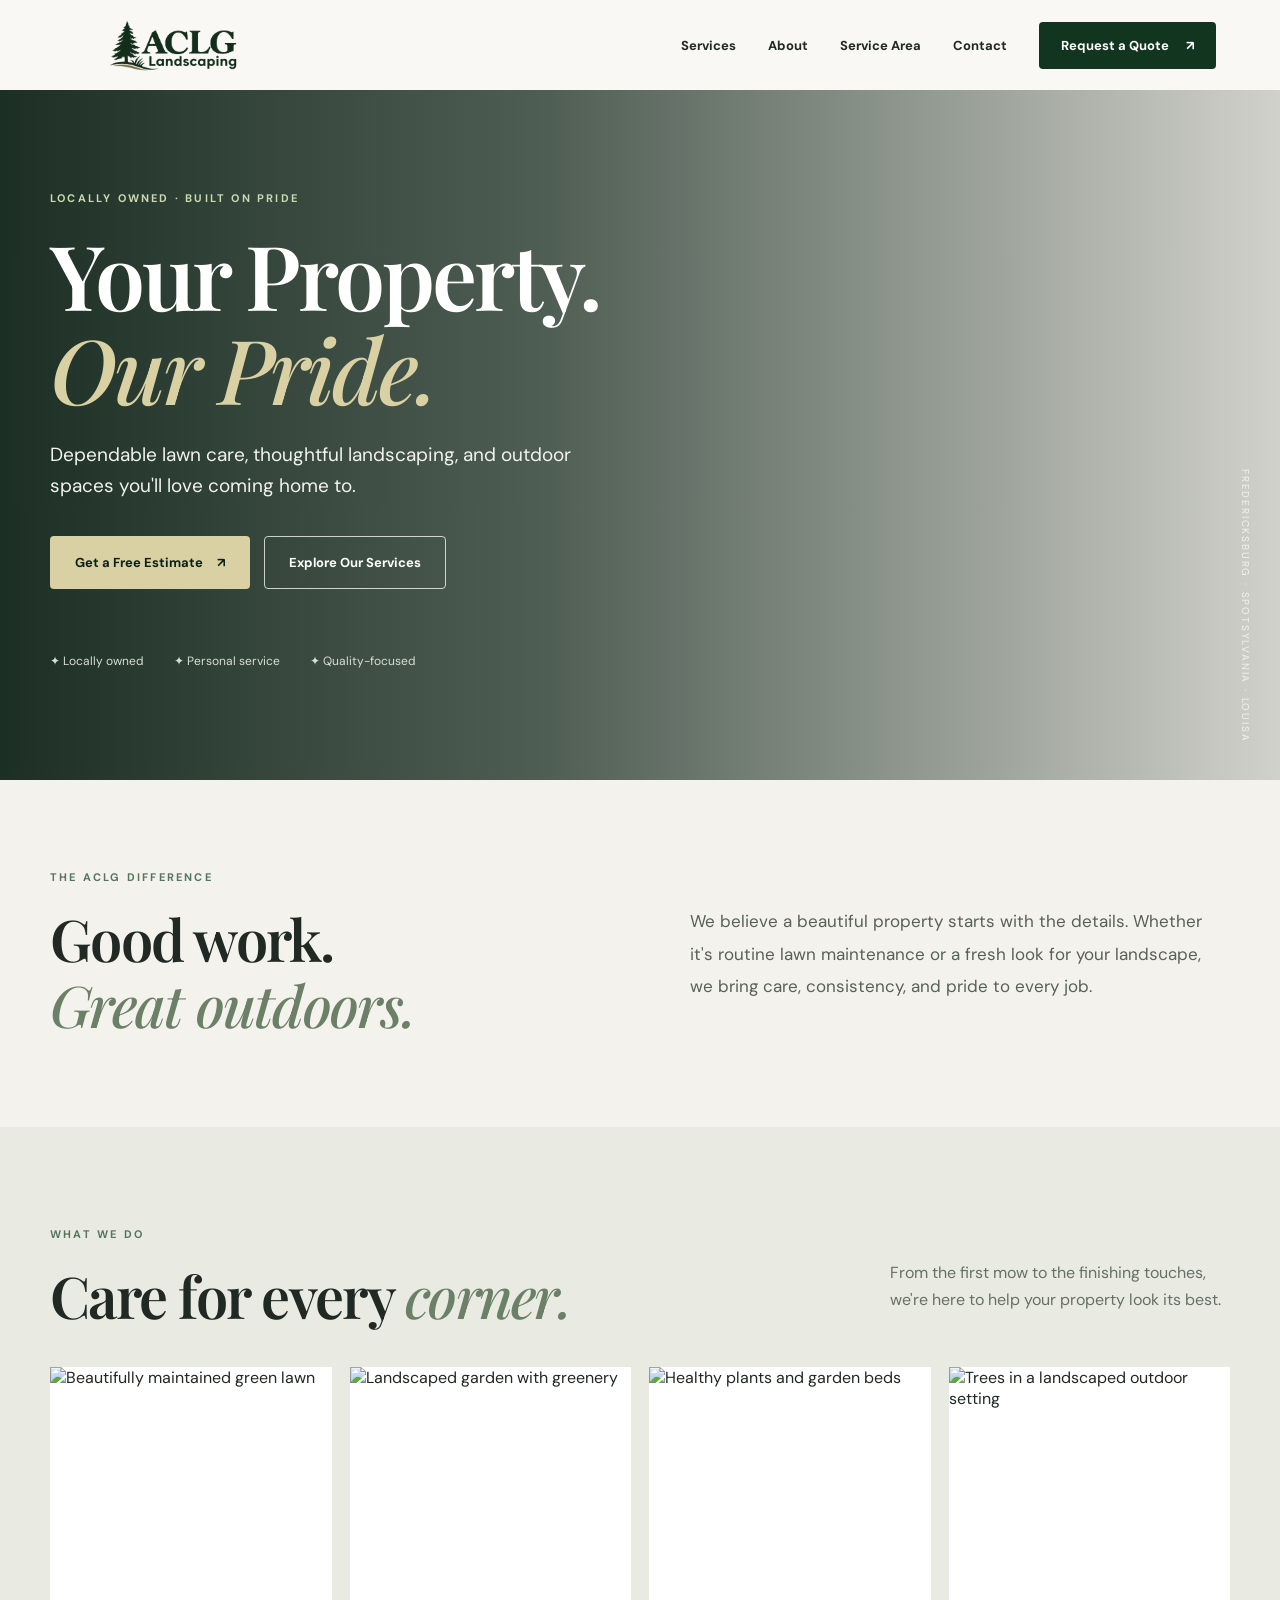
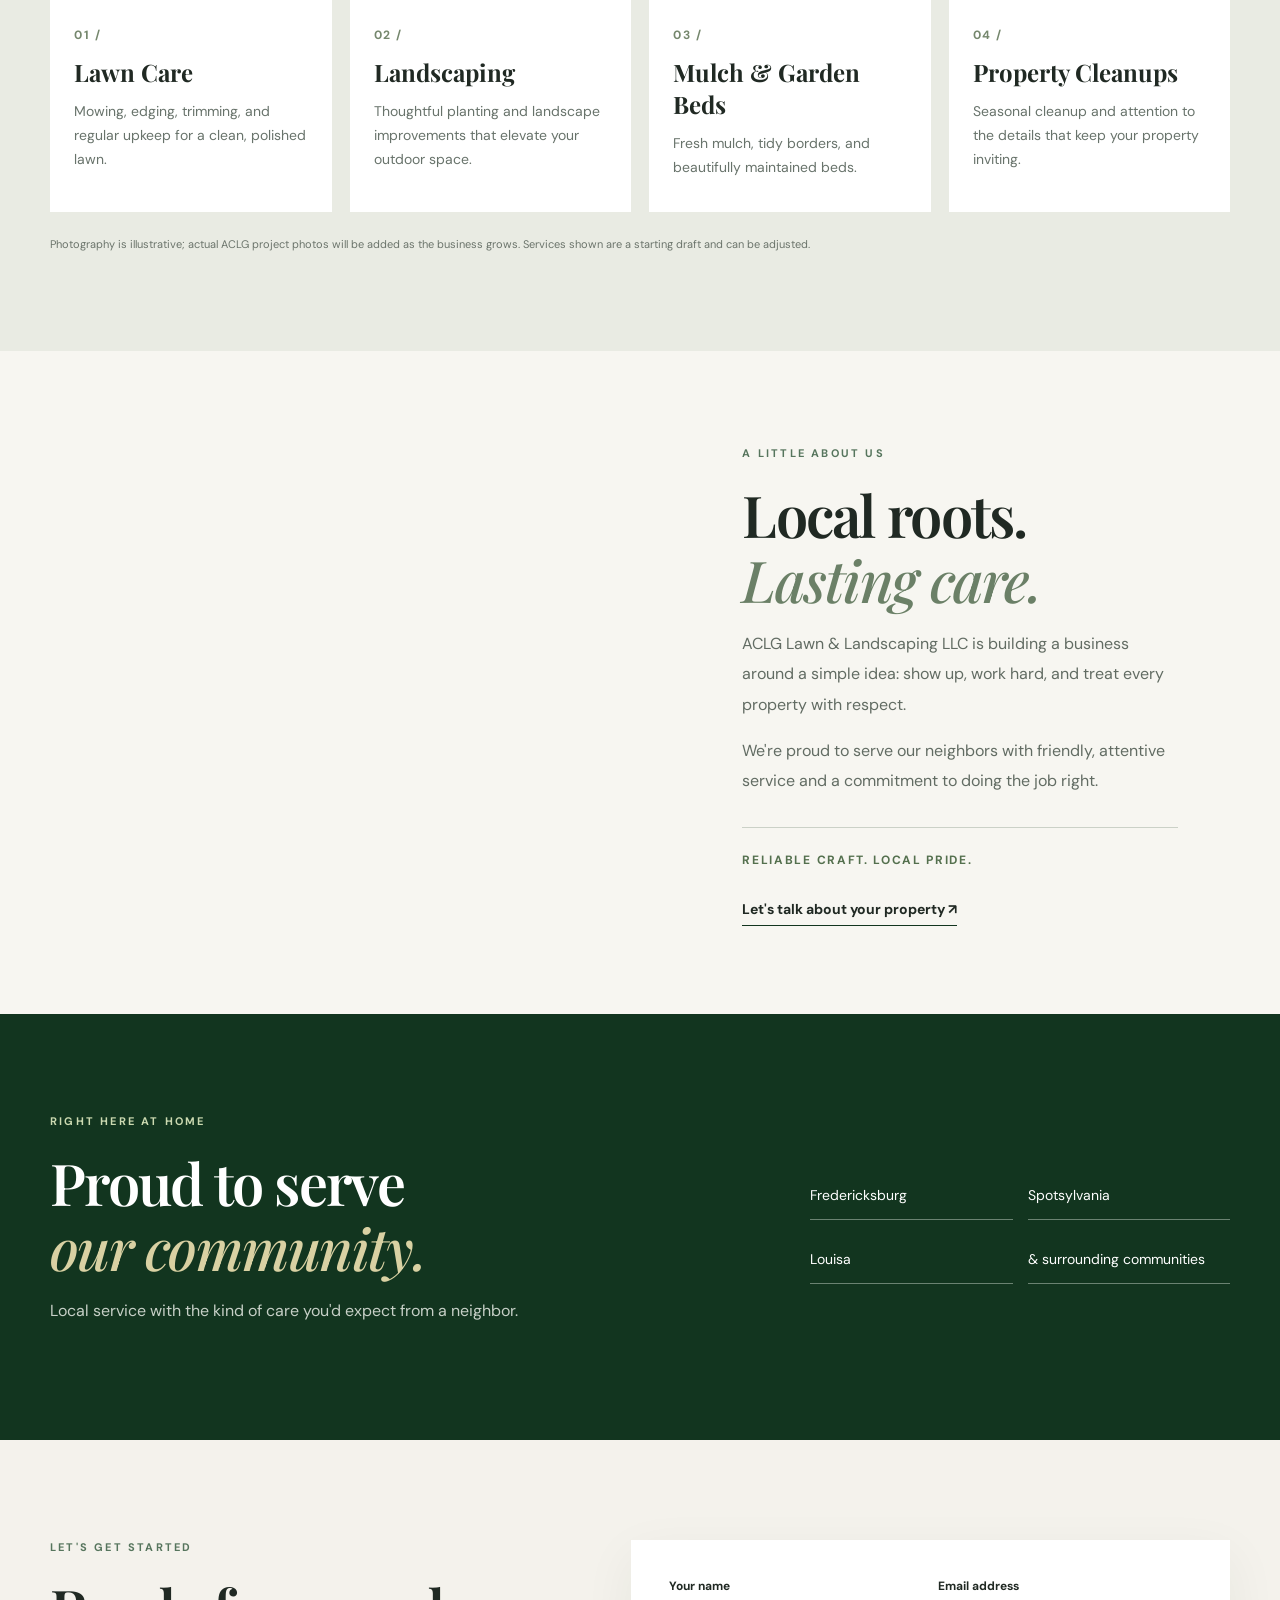
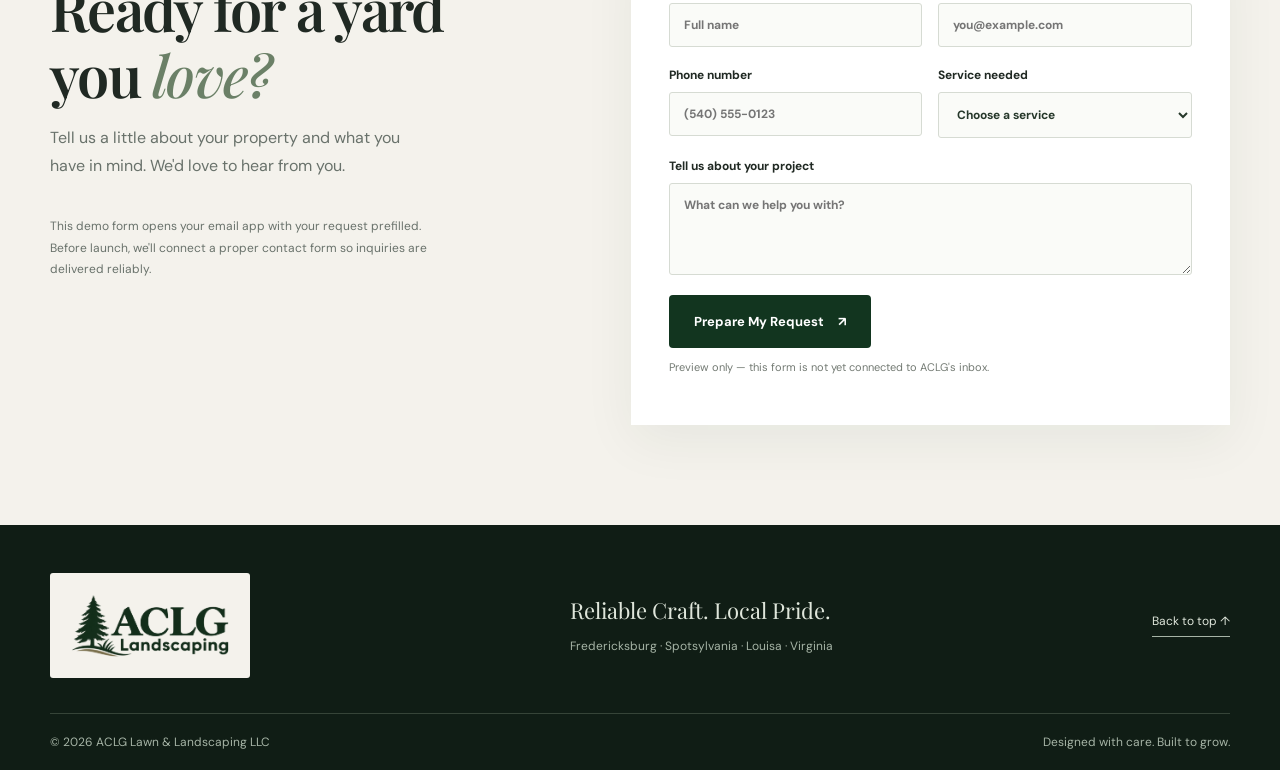
==== index.html @ 1faa3eb6 "Add files via upload" ====
<!doctype html>
<html lang="en">
<head>
  <meta charset="utf-8">
  <meta name="viewport" content="width=device-width,initial-scale=1">
  <meta name="theme-color" content="#12351f">
  <meta name="description" content="ACLG Lawn & Landscaping LLC offers lawn care, landscaping and property care in Fredericksburg, Spotsylvania, Louisa and surrounding Virginia communities.">
  <title>ACLG Lawn & Landscaping LLC | Reliable Craft. Local Pride.</title>
  <link rel="preconnect" href="https://fonts.googleapis.com">
  <link rel="preconnect" href="https://fonts.gstatic.com" crossorigin>
  <link href="https://fonts.googleapis.com/css2?family=DM+Sans:wght@400;500;600;700&family=Playfair+Display:wght@500;600;700&display=swap" rel="stylesheet">
  <link rel="stylesheet" href="styles.css">
</head>
<body>
  <header class="site-header" id="top">
    <a href="#top" class="brand" aria-label="ACLG Lawn and Landscaping home"><img src="assets/aclg-logo.png" alt="ACLG Landscaping logo"></a>
    <button class="menu-toggle" type="button" aria-label="Open navigation" aria-expanded="false">☰</button>
    <nav class="nav" aria-label="Main navigation"><a href="#services">Services</a><a href="#about">About</a><a href="#areas">Service Area</a><a href="#contact">Contact</a><a class="nav-cta" href="#contact">Request a Quote <span aria-hidden="true">↗</span></a></nav>
  </header>
  <main>
    <section class="hero">
      <div class="hero-overlay"></div>
      <div class="hero-content container">
        <p class="eyebrow light">LOCALLY OWNED · BUILT ON PRIDE</p>
        <h1>Your Property.<br><em>Our Pride.</em></h1>
        <p class="hero-description">Dependable lawn care, thoughtful landscaping, and outdoor spaces you'll love coming home to.</p>
        <div class="hero-actions"><a class="button button-gold" href="#contact">Get a Free Estimate <span aria-hidden="true">↗</span></a><a class="button button-outline" href="#services">Explore Our Services</a></div>
        <div class="hero-footnote"><span>✦ Locally owned</span><span>✦ Personal service</span><span>✦ Quality-focused</span></div>
      </div>
      <div class="hero-side-label">FREDERICKSBURG · SPOTSYLVANIA · LOUISA</div>
    </section>
    <section class="intro container"><div><p class="eyebrow">THE ACLG DIFFERENCE</p><h2>Good work.<br><em>Great outdoors.</em></h2></div><p>We believe a beautiful property starts with the details. Whether it's routine lawn maintenance or a fresh look for your landscape, we bring care, consistency, and pride to every job.</p></section>
    <section class="services section" id="services"><div class="container"><div class="section-heading"><div><p class="eyebrow">WHAT WE DO</p><h2>Care for every <em>corner.</em></h2></div><p>From the first mow to the finishing touches, we're here to help your property look its best.</p></div><div class="service-grid">
      <article class="service-card"><img src="https://images.unsplash.com/photo-1558904541-efa843a96f01?auto=format&fit=crop&w=900&q=85" alt="Beautifully maintained green lawn" loading="lazy"><div class="service-body"><span class="service-number">01 /</span><h3>Lawn Care</h3><p>Mowing, edging, trimming, and regular upkeep for a clean, polished lawn.</p></div></article>
      <article class="service-card"><img src="https://images.unsplash.com/photo-1598908314732-07113901949e?auto=format&fit=crop&w=900&q=85" alt="Landscaped garden with greenery" loading="lazy"><div class="service-body"><span class="service-number">02 /</span><h3>Landscaping</h3><p>Thoughtful planting and landscape improvements that elevate your outdoor space.</p></div></article>
      <article class="service-card"><img src="https://images.unsplash.com/photo-1416879595882-3373a0480b5b?auto=format&fit=crop&w=900&q=85" alt="Healthy plants and garden beds" loading="lazy"><div class="service-body"><span class="service-number">03 /</span><h3>Mulch & Garden Beds</h3><p>Fresh mulch, tidy borders, and beautifully maintained beds.</p></div></article>
      <article class="service-card"><img src="https://images.unsplash.com/photo-1473448912268-2022ce9509d8?auto=format&fit=crop&w=900&q=85" alt="Trees in a landscaped outdoor setting" loading="lazy"><div class="service-body"><span class="service-number">04 /</span><h3>Property Cleanups</h3><p>Seasonal cleanup and attention to the details that keep your property inviting.</p></div></article>
    </div><p class="photo-note">Photography is illustrative; actual ACLG project photos will be added as the business grows. Services shown are a starting draft and can be adjusted.</p></div></section>
    <section class="about section" id="about"><div class="about-image" role="img" aria-label="Inviting landscaped garden and stone pathway"></div><div class="about-content"><p class="eyebrow">A LITTLE ABOUT US</p><h2>Local roots.<br><em>Lasting care.</em></h2><p>ACLG Lawn & Landscaping LLC is building a business around a simple idea: show up, work hard, and treat every property with respect.</p><p>We're proud to serve our neighbors with friendly, attentive service and a commitment to doing the job right.</p><div class="about-signature">RELIABLE CRAFT. LOCAL PRIDE.</div><a href="#contact" class="text-link">Let's talk about your property <span aria-hidden="true">↗</span></a></div></section>
    <section class="areas section" id="areas"><div class="container areas-inner"><div><p class="eyebrow light">RIGHT HERE AT HOME</p><h2>Proud to serve<br><em>our community.</em></h2><p>Local service with the kind of care you'd expect from a neighbor.</p></div><div class="area-list"><span>Fredericksburg</span><span>Spotsylvania</span><span>Louisa</span><span>& surrounding communities</span></div></div></section>
    <section class="contact section" id="contact"><div class="container contact-layout"><div><p class="eyebrow">LET'S GET STARTED</p><h2>Ready for a yard<br>you <em>love?</em></h2><p>Tell us a little about your property and what you have in mind. We'd love to hear from you.</p><p class="contact-note">This demo form opens your email app with your request prefilled. Before launch, we'll connect a proper contact form so inquiries are delivered reliably.</p></div><form id="quote-form" class="quote-form"><div class="form-row"><label>Your name<input name="name" required autocomplete="name" placeholder="Full name"></label><label>Email address<input name="email" type="email" required autocomplete="email" placeholder="you@example.com"></label></div><div class="form-row"><label>Phone number<input name="phone" type="tel" autocomplete="tel" placeholder="(540) 555-0123"></label><label>Service needed<select name="service" required><option value="">Choose a service</option><option>Lawn care</option><option>Landscaping</option><option>Mulch & garden beds</option><option>Property cleanup</option><option>Other / not sure</option></select></label></div><label>Tell us about your project<textarea name="message" rows="4" placeholder="What can we help you with?"></textarea></label><button type="submit" class="button button-green">Prepare My Request <span aria-hidden="true">↗</span></button><p class="form-disclaimer">Preview only — this form is not yet connected to ACLG's inbox.</p></form></div></section>
  </main>
  <footer><div class="container footer-main"><a href="#top" class="footer-brand"><img src="assets/aclg-logo.png" alt="ACLG Landscaping"></a><div><p>Reliable Craft. Local Pride.</p><small>Fredericksburg · Spotsylvania · Louisa · Virginia</small></div><a href="#top" class="back-top">Back to top ↑</a></div><div class="container footer-bottom"><span>© <span id="year"></span> ACLG Lawn & Landscaping LLC</span><span>Designed with care. Built to grow.</span></div></footer>
  <script src="script.js"></script>
</body>
</html>
---- styles.css ----
:root{--green:#12351f;--deep:#0b2116;--gold:#d9d1a3;--cream:#f4f2ec;--ink:#202923;--muted:#6d756e}*{box-sizing:border-box}html{scroll-behavior:smooth}body{margin:0;color:var(--ink);font-family:'DM Sans',sans-serif;background:var(--cream)}a{color:inherit;text-decoration:none}button,input,textarea,select{font:inherit}img{display:block;max-width:100%}.container{width:min(1180px,calc(100% - 64px));margin:auto}.site-header{height:90px;display:flex;align-items:center;justify-content:space-between;padding:0 clamp(24px,5vw,80px);background:#f9f8f4;position:relative;z-index:10}.brand{width:218px;height:77px;display:flex;align-items:center}.brand img{width:100%;height:100%;object-fit:contain}.nav{display:flex;align-items:center;gap:32px;font-size:13px;font-weight:700}.nav>a:not(.nav-cta):hover,.text-link:hover{color:#54805a}.nav-cta{background:var(--green);color:#fff;padding:15px 22px;border-radius:4px}.nav-cta span,.button span{margin-left:14px}.menu-toggle{display:none;background:none;border:0;font-size:25px;color:var(--green)}.hero{min-height:690px;position:relative;background:url('https://images.unsplash.com/photo-1600607687920-4e2a09cf159d?auto=format&fit=crop&w=2000&q=88') center 54%/cover;display:flex;align-items:center;color:white}.hero-overlay{position:absolute;inset:0;background:linear-gradient(90deg,rgba(5,26,15,.9) 0%,rgba(6,28,16,.69) 43%,rgba(7,23,13,.15) 100%)}.hero-content{position:relative;padding:90px 0 100px}.eyebrow{font-size:11px;letter-spacing:.2em;font-weight:700;color:#56755d;margin:0 0 22px}.eyebrow.light{color:#cbd9b0}.hero h1,h2,h3{font-family:'Playfair Display',Georgia,serif}.hero h1{font-size:clamp(60px,7vw,102px);line-height:1.05;letter-spacing:-.035em;margin:0 0 24px;font-weight:600}.hero h1 em{color:var(--gold);font-weight:500}.hero-description{font-size:19px;max-width:540px;line-height:1.65;color:#f2f3ed;margin:0 0 35px}.hero-actions{display:flex;gap:14px;flex-wrap:wrap}.button{display:inline-flex;align-items:center;justify-content:center;cursor:pointer;border-radius:4px;padding:17px 24px;font-weight:700;font-size:13px;border:1px solid transparent;transition:transform .2s,background .2s}.button:hover{transform:translateY(-2px)}.button-gold{background:var(--gold);color:var(--deep)}.button-outline{border-color:rgba(255,255,255,.75);color:#fff}.hero-footnote{display:flex;gap:30px;font-size:12px;margin-top:64px;color:#d8dfd5}.hero-side-label{position:absolute;right:28px;bottom:38px;writing-mode:vertical-rl;font-size:10px;letter-spacing:.18em;color:#f4f2ec}.intro{display:grid;grid-template-columns:1fr 1fr;gap:100px;align-items:center;padding:90px 0}.intro h2,.section h2{font-size:clamp(40px,4.5vw,62px);line-height:1.14;letter-spacing:-.03em;font-weight:600;margin:0}.intro h2 em,.section h2 em{color:#6b8067;font-weight:500}.intro>p{font-size:17px;line-height:1.9;color:#566158;max-width:530px}.section{padding:100px 0}.services{background:#e9ebe3}.section-heading{display:flex;justify-content:space-between;align-items:end;gap:35px;margin-bottom:38px}.section-heading>p{max-width:340px;color:#657067;line-height:1.7}.service-grid{display:grid;grid-template-columns:repeat(4,1fr);gap:18px}.service-card{background:#fff;overflow:hidden}.service-card img{height:230px;width:100%;object-fit:cover}.service-body{padding:26px 24px 32px}.service-number{font-size:12px;color:#75876d;letter-spacing:.13em;font-weight:700}.service-body h3{font-size:24px;margin:12px 0}.service-body p{font-size:14px;line-height:1.7;color:#68736b;margin:0}.photo-note{font-size:11px;color:#6b746b;margin:25px 0 0}.about{display:grid;grid-template-columns:1fr 1fr;padding:0;background:#f7f6f1;min-height:580px}.about-image{background:url('https://images.unsplash.com/photo-1598908314732-07113901949e?auto=format&fit=crop&w=1400&q=85') center/cover}.about-content{padding:95px clamp(32px,8vw,120px);max-width:730px;align-self:center}.about-content p:not(.eyebrow){font-size:16px;color:#626c63;line-height:1.9}.about-signature{font-size:12px;letter-spacing:.14em;font-weight:700;color:#54704e;border-top:1px solid #cbd1c7;padding-top:24px;margin:30px 0}.text-link{font-size:14px;font-weight:700;border-bottom:1px solid var(--green);padding-bottom:7px}.areas{background:var(--green);color:white}.areas-inner{display:flex;justify-content:space-between;align-items:center;gap:60px}.areas h2 em{color:var(--gold)}.areas p:not(.eyebrow){color:#c7d0c7;line-height:1.7}.area-list{width:min(420px,100%);display:grid;grid-template-columns:1fr 1fr;gap:15px}.area-list span{border-bottom:1px solid #6b8372;padding:15px 0;font-size:14px}.contact{background:#f4f2ec}.contact-layout{display:grid;grid-template-columns:.9fr 1.1fr;gap:90px}.contact-layout>div>p:not(.eyebrow){line-height:1.8;color:#69726b;max-width:380px}.contact-note{font-size:12px!important;margin-top:35px}.quote-form{background:#fff;padding:38px;box-shadow:0 16px 50px rgba(18,53,31,.06)}.quote-form label{display:flex;flex-direction:column;gap:9px;font-size:12px;font-weight:700;margin-bottom:20px}.form-row{display:grid;grid-template-columns:1fr 1fr;gap:16px}.quote-form input,.quote-form select,.quote-form textarea{border:1px solid #d6dbd3;background:#fafbf8;border-radius:3px;padding:13px 14px;width:100%;outline-color:#799477;color:#26382b}.button-green{background:var(--green);color:white}.form-disclaimer{font-size:11px;color:#737a73;line-height:1.5}footer{background:#101d15;color:#dfe6db;padding:48px 0 20px}.footer-main{display:flex;justify-content:space-between;align-items:center;gap:35px}.footer-brand{display:block;width:200px;background:#f4f2ec;border-radius:3px;padding:5px}.footer-main p{font-family:'Playfair Display',serif;font-size:22px;margin:0 0 9px}.footer-main small,.footer-bottom{color:#a6b4a6;font-size:12px}.back-top{font-size:12px;border-bottom:1px solid #a6b4a6;padding-bottom:7px}.footer-bottom{display:flex;justify-content:space-between;border-top:1px solid #364438;margin-top:35px;padding-top:20px}@media(max-width:950px){.nav{gap:16px}.brand{width:170px}.service-grid{grid-template-columns:repeat(2,1fr)}.about-content{padding:65px 40px}.contact-layout{gap:35px}}@media(max-width:700px){.container{width:min(100% - 36px,1180px)}.site-header{height:76px;padding:0 18px}.brand{width:175px;height:70px}.menu-toggle{display:block}.nav{display:none;position:absolute;top:76px;left:0;right:0;background:#f9f8f4;padding:20px;flex-direction:column;align-items:stretch;gap:0;box-shadow:0 14px 20px #0002}.nav.open{display:flex}.nav a{padding:13px}.hero{min-height:670px;background-position:60% center}.hero-overlay{background:linear-gradient(90deg,#061c10e8,#061c10a6)}.hero-content{padding:85px 0}.hero h1{font-size:clamp(52px,12vw,75px)}.hero-description{font-size:16px}.hero-footnote{gap:12px;flex-wrap:wrap;margin-top:48px}.hero-side-label{display:none}.intro{grid-template-columns:1fr;gap:18px;padding:70px 0}.intro>p{font-size:15px}.section{padding:72px 0}.section-heading{display:block}.service-grid{grid-template-columns:1fr 1fr;gap:12px}.service-card img{height:150px}.service-body{padding:20px 16px}.service-body h3{font-size:20px}.service-body p{font-size:12px}.about{display:block;padding:0}.about-image{height:320px}.about-content{padding:60px 25px}.areas-inner,.contact-layout{display:block}.area-list{margin-top:30px}.quote-form{margin-top:35px;padding:24px}.form-row{grid-template-columns:1fr;gap:0}.footer-main{align-items:flex-start;flex-direction:column}.footer-bottom{gap:12px;flex-direction:column}}@media(max-width:380px){.service-grid{grid-template-columns:1fr}.service-card img{height:210px}.hero-actions{flex-direction:column;align-items:stretch}}
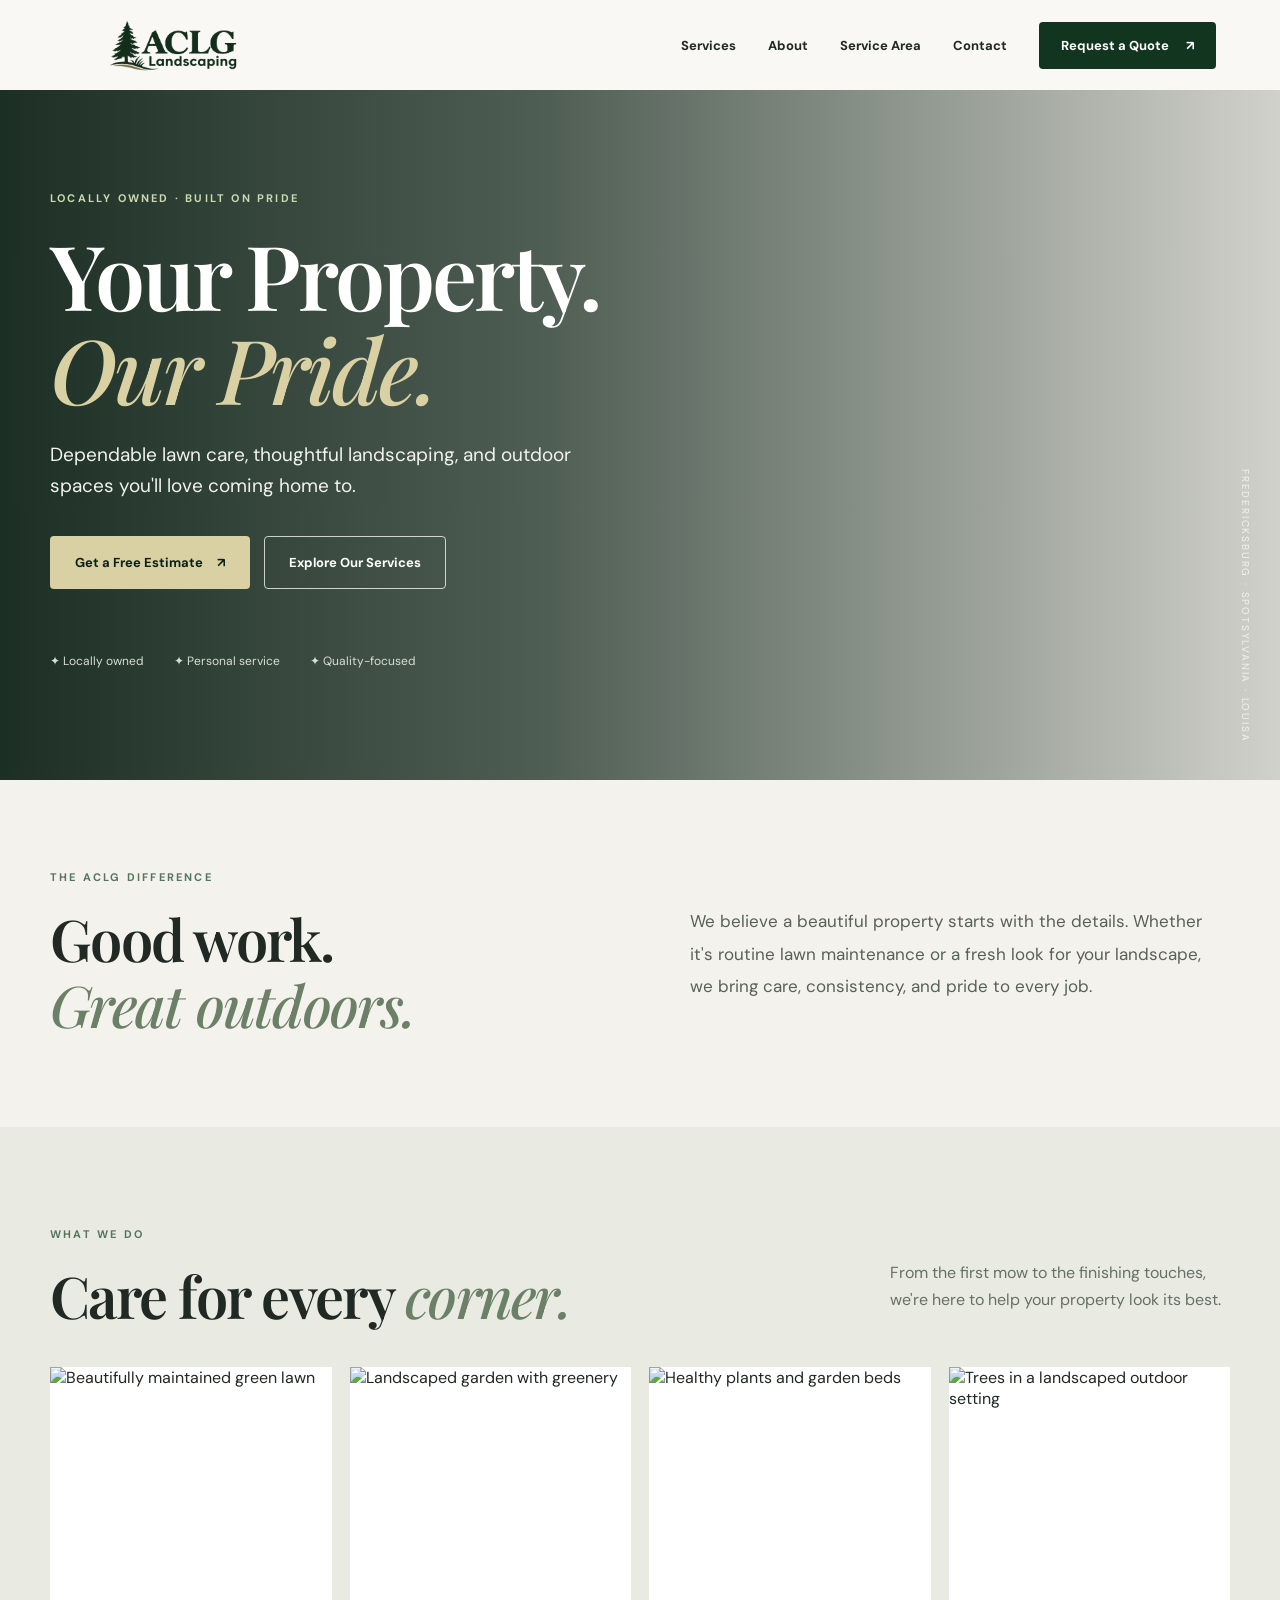
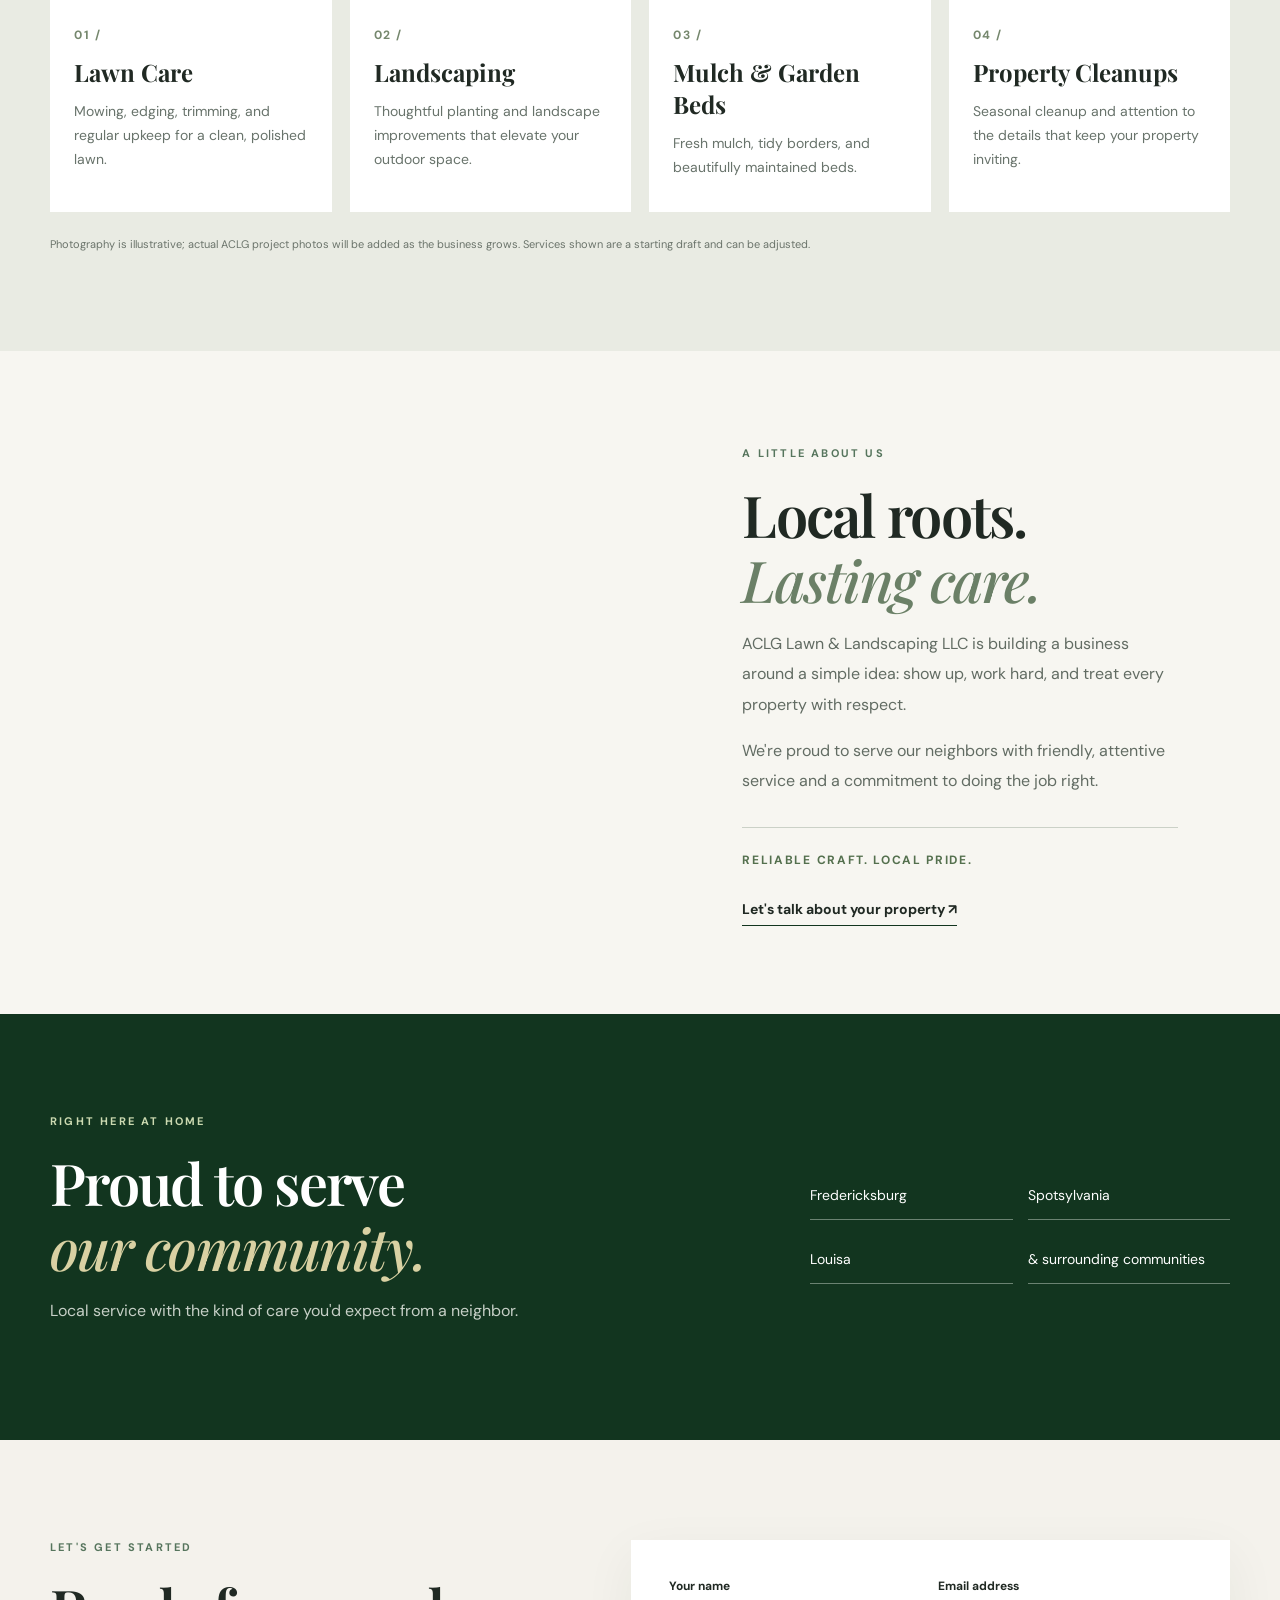
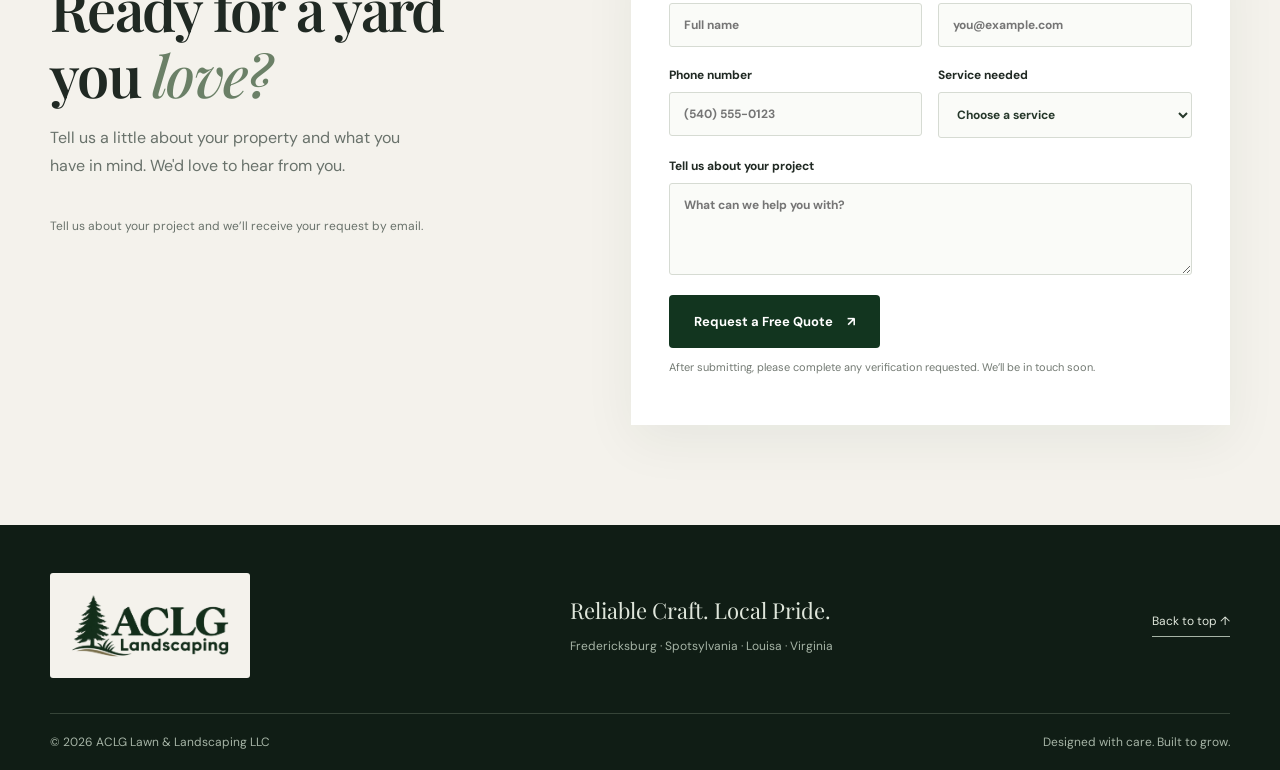
==== commit 646de610: "Add files via upload" ====
--- a/index.html
+++ b/index.html
@@ -38,7 +38,7 @@
     </div><p class="photo-note">Photography is illustrative; actual ACLG project photos will be added as the business grows. Services shown are a starting draft and can be adjusted.</p></div></section>
     <section class="about section" id="about"><div class="about-image" role="img" aria-label="Inviting landscaped garden and stone pathway"></div><div class="about-content"><p class="eyebrow">A LITTLE ABOUT US</p><h2>Local roots.<br><em>Lasting care.</em></h2><p>ACLG Lawn & Landscaping LLC is building a business around a simple idea: show up, work hard, and treat every property with respect.</p><p>We're proud to serve our neighbors with friendly, attentive service and a commitment to doing the job right.</p><div class="about-signature">RELIABLE CRAFT. LOCAL PRIDE.</div><a href="#contact" class="text-link">Let's talk about your property <span aria-hidden="true">↗</span></a></div></section>
     <section class="areas section" id="areas"><div class="container areas-inner"><div><p class="eyebrow light">RIGHT HERE AT HOME</p><h2>Proud to serve<br><em>our community.</em></h2><p>Local service with the kind of care you'd expect from a neighbor.</p></div><div class="area-list"><span>Fredericksburg</span><span>Spotsylvania</span><span>Louisa</span><span>& surrounding communities</span></div></div></section>
-    <section class="contact section" id="contact"><div class="container contact-layout"><div><p class="eyebrow">LET'S GET STARTED</p><h2>Ready for a yard<br>you <em>love?</em></h2><p>Tell us a little about your property and what you have in mind. We'd love to hear from you.</p><p class="contact-note">This demo form opens your email app with your request prefilled. Before launch, we'll connect a proper contact form so inquiries are delivered reliably.</p></div><form id="quote-form" class="quote-form"><div class="form-row"><label>Your name<input name="name" required autocomplete="name" placeholder="Full name"></label><label>Email address<input name="email" type="email" required autocomplete="email" placeholder="you@example.com"></label></div><div class="form-row"><label>Phone number<input name="phone" type="tel" autocomplete="tel" placeholder="(540) 555-0123"></label><label>Service needed<select name="service" required><option value="">Choose a service</option><option>Lawn care</option><option>Landscaping</option><option>Mulch & garden beds</option><option>Property cleanup</option><option>Other / not sure</option></select></label></div><label>Tell us about your project<textarea name="message" rows="4" placeholder="What can we help you with?"></textarea></label><button type="submit" class="button button-green">Prepare My Request <span aria-hidden="true">↗</span></button><p class="form-disclaimer">Preview only — this form is not yet connected to ACLG's inbox.</p></form></div></section>
+    <section class="contact section" id="contact"><div class="container contact-layout"><div><p class="eyebrow">LET'S GET STARTED</p><h2>Ready for a yard<br>you <em>love?</em></h2><p>Tell us a little about your property and what you have in mind. We'd love to hear from you.</p><p class="contact-note">Tell us about your project and we’ll receive your request by email.</p></div><form id="quote-form" class="quote-form" action="https://formsubmit.co/ACLGLandscaping@gmail.com" method="POST"><input type="hidden" name="_subject" value="New ACLG website quote request"><input type="text" name="_honey" style="display:none" tabindex="-1" autocomplete="off" aria-hidden="true"><div class="form-row"><label>Your name<input name="name" required autocomplete="name" placeholder="Full name"></label><label>Email address<input name="email" type="email" required autocomplete="email" placeholder="you@example.com"></label></div><div class="form-row"><label>Phone number<input name="phone" type="tel" autocomplete="tel" placeholder="(540) 555-0123"></label><label>Service needed<select name="service" required><option value="">Choose a service</option><option>Lawn care</option><option>Landscaping</option><option>Mulch & garden beds</option><option>Property cleanup</option><option>Other / not sure</option></select></label></div><label>Tell us about your project<textarea name="message" rows="4" placeholder="What can we help you with?"></textarea></label><button type="submit" class="button button-green">Request a Free Quote <span aria-hidden="true">↗</span></button><p class="form-disclaimer">After submitting, please complete any verification requested. We’ll be in touch soon.</p></form></div></section>
   </main>
   <footer><div class="container footer-main"><a href="#top" class="footer-brand"><img src="assets/aclg-logo.png" alt="ACLG Landscaping"></a><div><p>Reliable Craft. Local Pride.</p><small>Fredericksburg · Spotsylvania · Louisa · Virginia</small></div><a href="#top" class="back-top">Back to top ↑</a></div><div class="container footer-bottom"><span>© <span id="year"></span> ACLG Lawn & Landscaping LLC</span><span>Designed with care. Built to grow.</span></div></footer>
   <script src="script.js"></script>
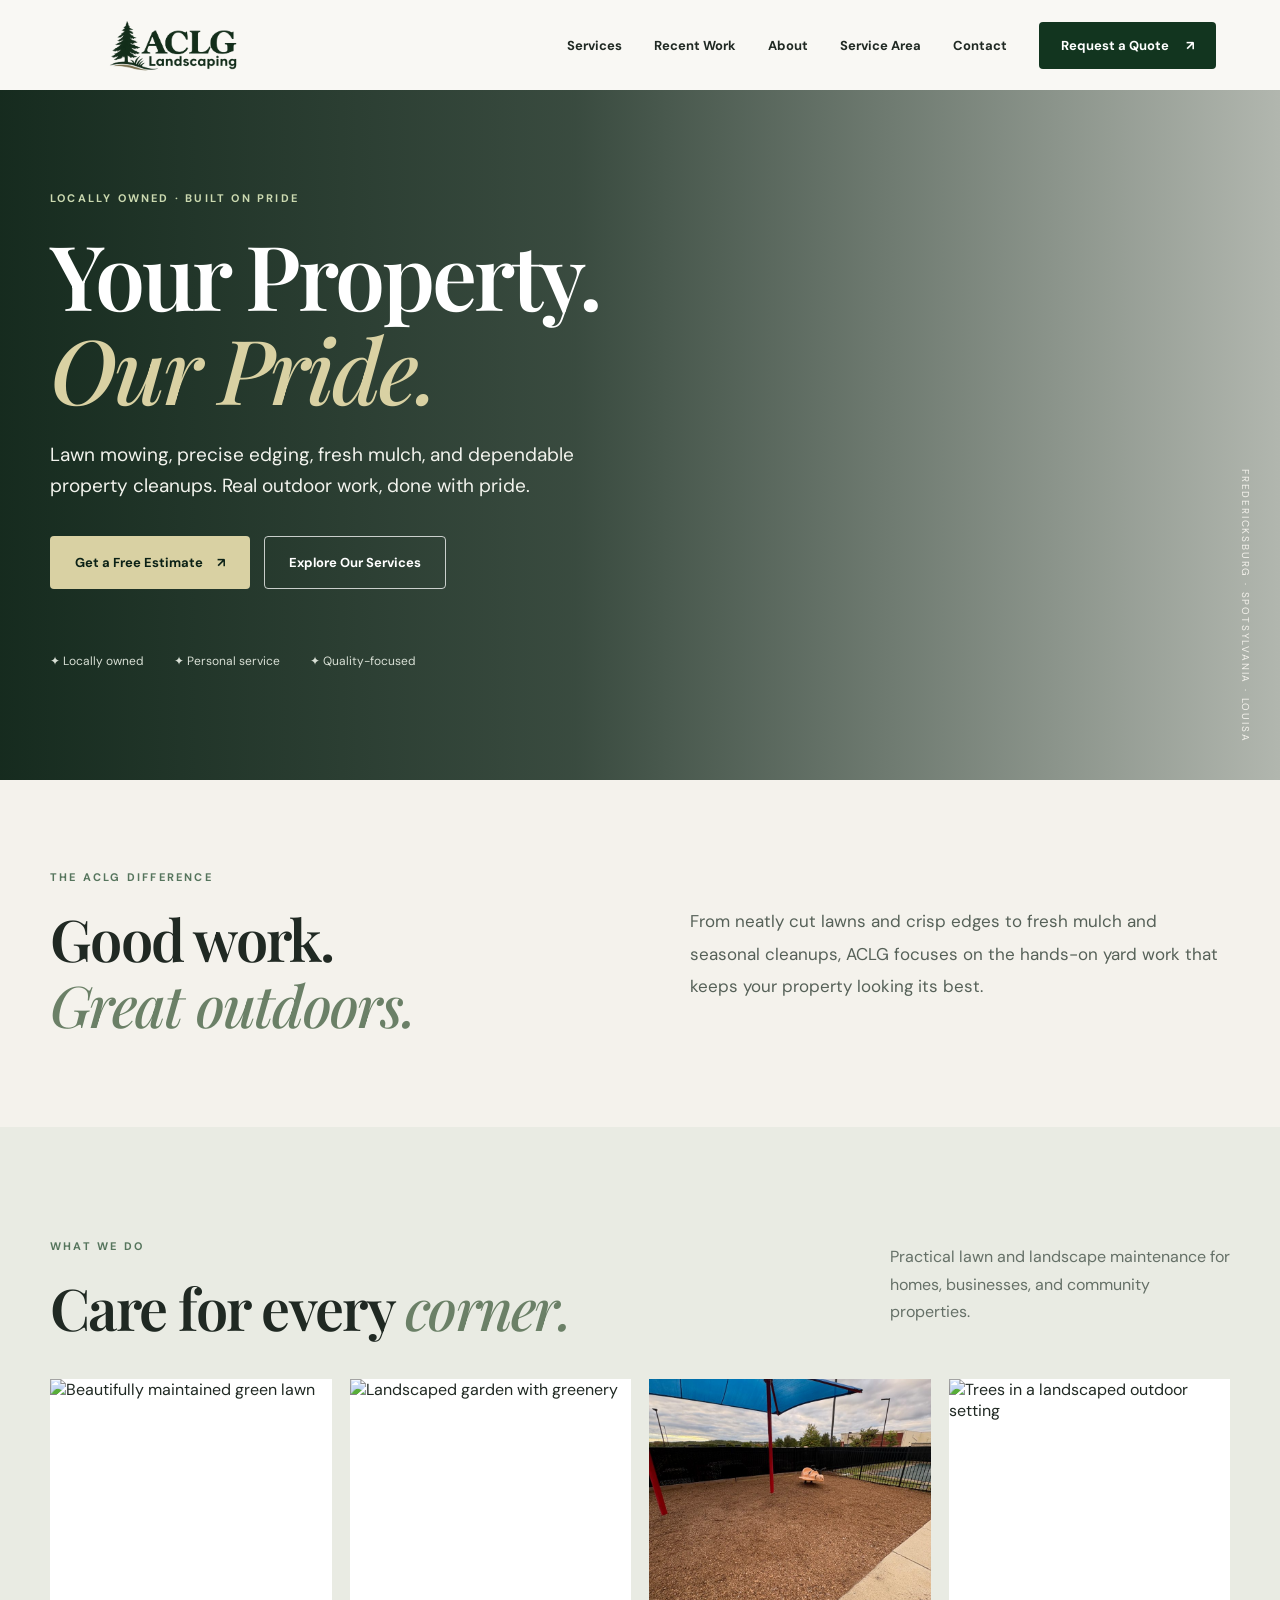
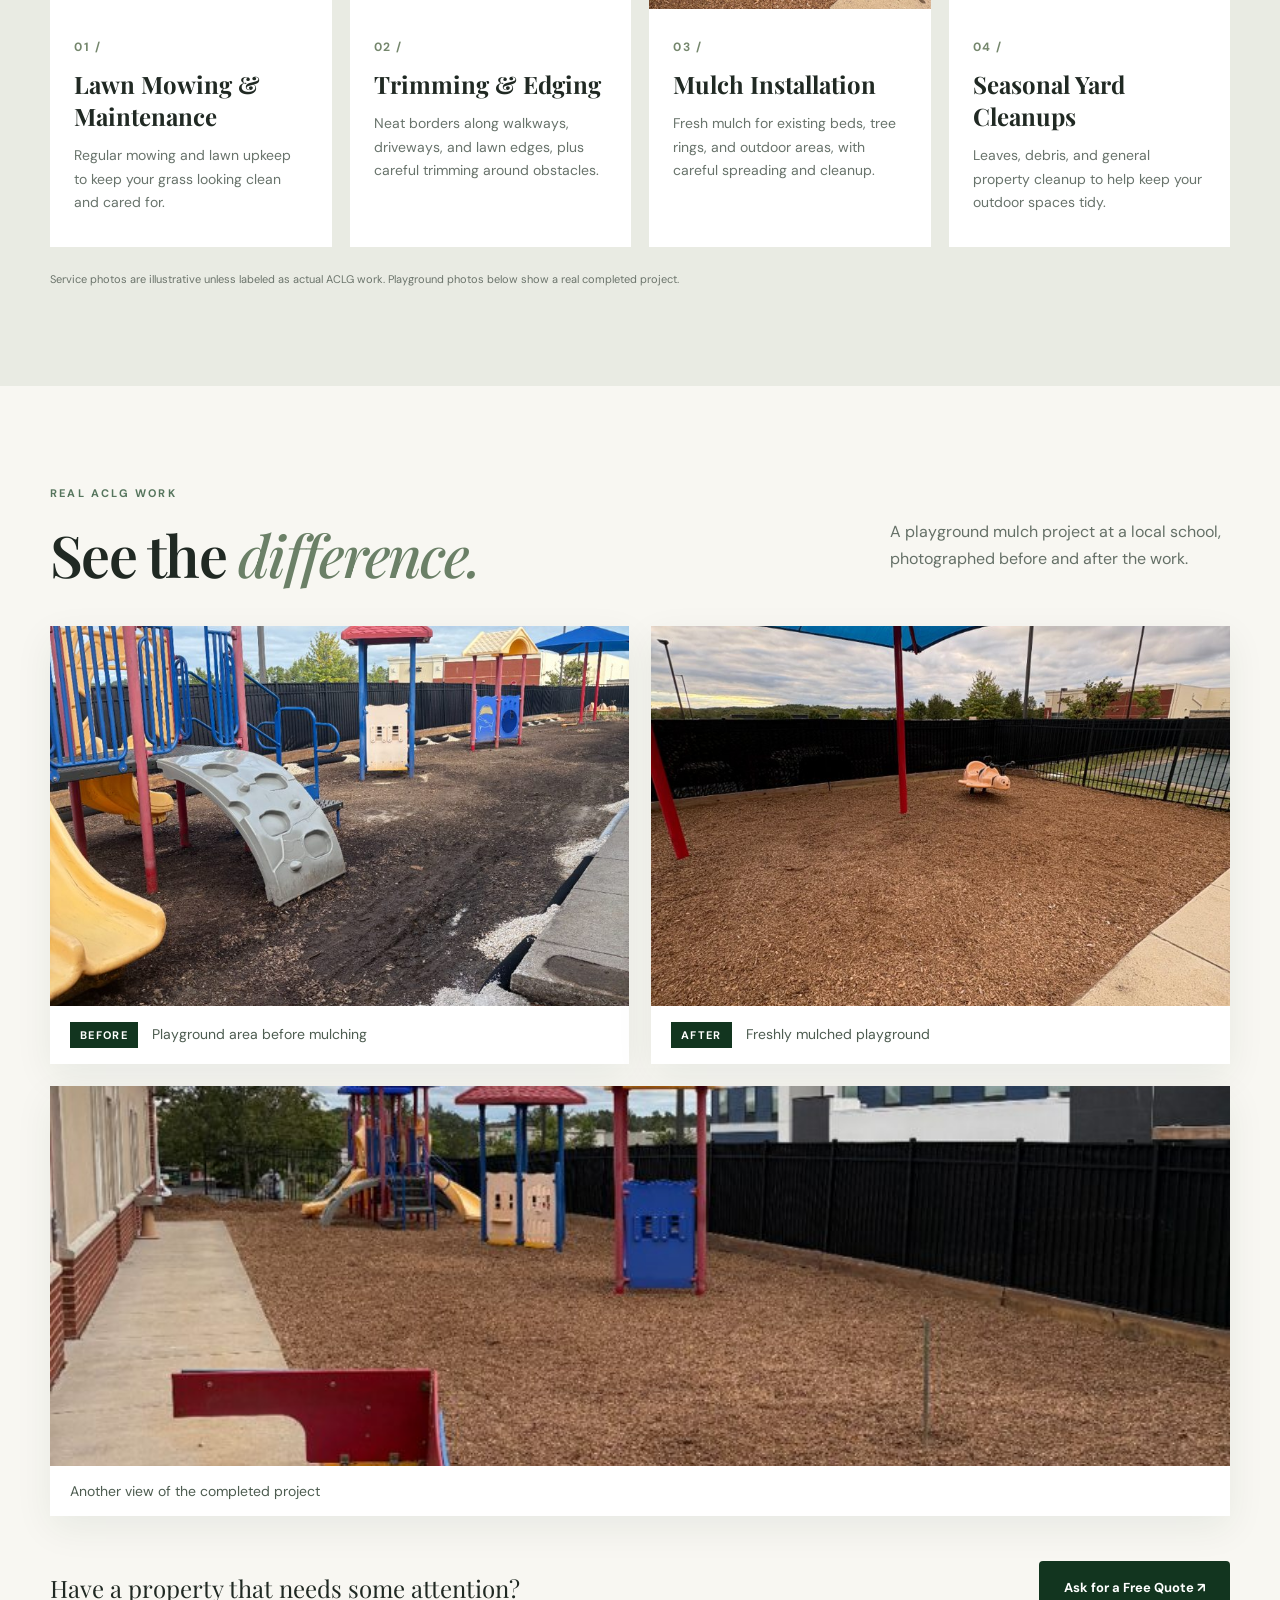
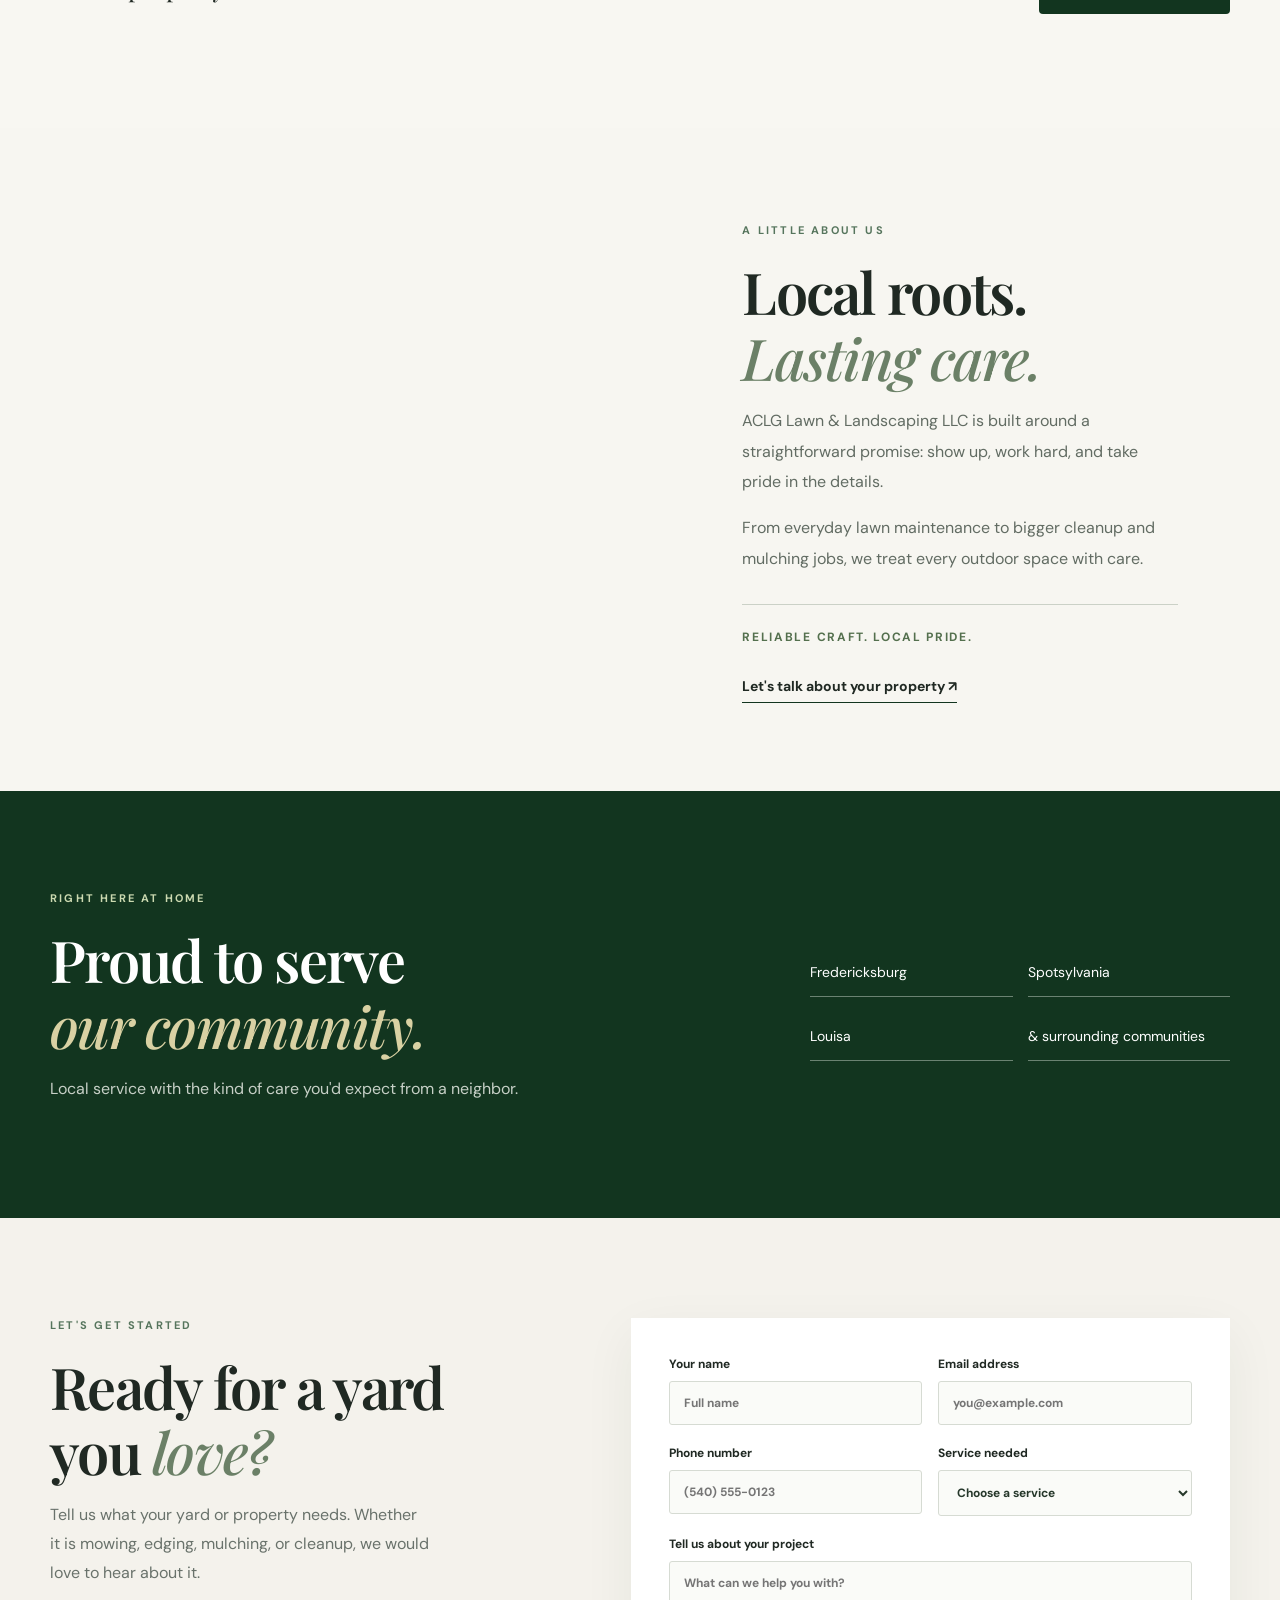
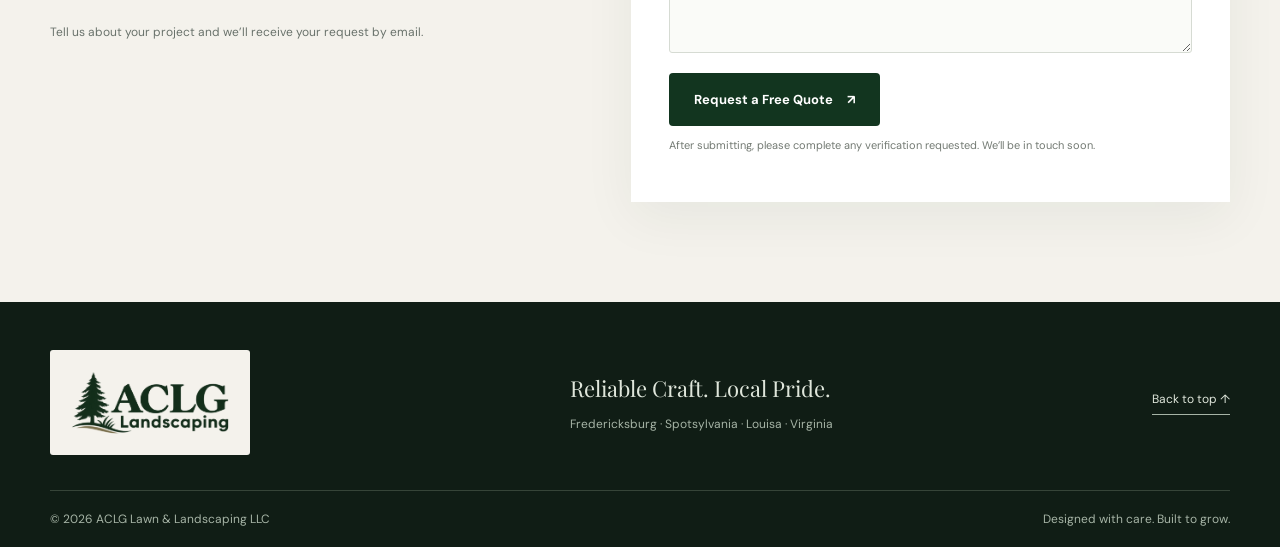
==== commit 3a61cc1a: "Add files via upload" ====
--- a/index.html
+++ b/index.html
@@ -1,46 +1,47 @@
-<!doctype html>
+<!DOCTYPE html>
+
 <html lang="en">
 <head>
-  <meta charset="utf-8">
-  <meta name="viewport" content="width=device-width,initial-scale=1">
-  <meta name="theme-color" content="#12351f">
-  <meta name="description" content="ACLG Lawn & Landscaping LLC offers lawn care, landscaping and property care in Fredericksburg, Spotsylvania, Louisa and surrounding Virginia communities.">
-  <title>ACLG Lawn & Landscaping LLC | Reliable Craft. Local Pride.</title>
-  <link rel="preconnect" href="https://fonts.googleapis.com">
-  <link rel="preconnect" href="https://fonts.gstatic.com" crossorigin>
-  <link href="https://fonts.googleapis.com/css2?family=DM+Sans:wght@400;500;600;700&family=Playfair+Display:wght@500;600;700&display=swap" rel="stylesheet">
-  <link rel="stylesheet" href="styles.css">
+<meta charset="utf-8"/>
+<meta content="width=device-width,initial-scale=1" name="viewport"/>
+<meta content="#12351f" name="theme-color"/>
+<meta content="ACLG Lawn &amp; Landscaping LLC offers lawn care, landscaping and property care in Fredericksburg, Spotsylvania, Louisa and surrounding Virginia communities." name="description"/>
+<title>ACLG Lawn &amp; Landscaping LLC | Reliable Craft. Local Pride.</title>
+<link href="https://fonts.googleapis.com" rel="preconnect"/>
+<link crossorigin="" href="https://fonts.gstatic.com" rel="preconnect"/>
+<link href="https://fonts.googleapis.com/css2?family=DM+Sans:wght@400;500;600;700&amp;family=Playfair+Display:wght@500;600;700&amp;display=swap" rel="stylesheet"/>
+<link href="styles.css" rel="stylesheet"/>
 </head>
 <body>
-  <header class="site-header" id="top">
-    <a href="#top" class="brand" aria-label="ACLG Lawn and Landscaping home"><img src="assets/aclg-logo.png" alt="ACLG Landscaping logo"></a>
-    <button class="menu-toggle" type="button" aria-label="Open navigation" aria-expanded="false">☰</button>
-    <nav class="nav" aria-label="Main navigation"><a href="#services">Services</a><a href="#about">About</a><a href="#areas">Service Area</a><a href="#contact">Contact</a><a class="nav-cta" href="#contact">Request a Quote <span aria-hidden="true">↗</span></a></nav>
-  </header>
-  <main>
-    <section class="hero">
-      <div class="hero-overlay"></div>
-      <div class="hero-content container">
-        <p class="eyebrow light">LOCALLY OWNED · BUILT ON PRIDE</p>
-        <h1>Your Property.<br><em>Our Pride.</em></h1>
-        <p class="hero-description">Dependable lawn care, thoughtful landscaping, and outdoor spaces you'll love coming home to.</p>
-        <div class="hero-actions"><a class="button button-gold" href="#contact">Get a Free Estimate <span aria-hidden="true">↗</span></a><a class="button button-outline" href="#services">Explore Our Services</a></div>
-        <div class="hero-footnote"><span>✦ Locally owned</span><span>✦ Personal service</span><span>✦ Quality-focused</span></div>
-      </div>
-      <div class="hero-side-label">FREDERICKSBURG · SPOTSYLVANIA · LOUISA</div>
-    </section>
-    <section class="intro container"><div><p class="eyebrow">THE ACLG DIFFERENCE</p><h2>Good work.<br><em>Great outdoors.</em></h2></div><p>We believe a beautiful property starts with the details. Whether it's routine lawn maintenance or a fresh look for your landscape, we bring care, consistency, and pride to every job.</p></section>
-    <section class="services section" id="services"><div class="container"><div class="section-heading"><div><p class="eyebrow">WHAT WE DO</p><h2>Care for every <em>corner.</em></h2></div><p>From the first mow to the finishing touches, we're here to help your property look its best.</p></div><div class="service-grid">
-      <article class="service-card"><img src="https://images.unsplash.com/photo-1558904541-efa843a96f01?auto=format&fit=crop&w=900&q=85" alt="Beautifully maintained green lawn" loading="lazy"><div class="service-body"><span class="service-number">01 /</span><h3>Lawn Care</h3><p>Mowing, edging, trimming, and regular upkeep for a clean, polished lawn.</p></div></article>
-      <article class="service-card"><img src="https://images.unsplash.com/photo-1598908314732-07113901949e?auto=format&fit=crop&w=900&q=85" alt="Landscaped garden with greenery" loading="lazy"><div class="service-body"><span class="service-number">02 /</span><h3>Landscaping</h3><p>Thoughtful planting and landscape improvements that elevate your outdoor space.</p></div></article>
-      <article class="service-card"><img src="https://images.unsplash.com/photo-1416879595882-3373a0480b5b?auto=format&fit=crop&w=900&q=85" alt="Healthy plants and garden beds" loading="lazy"><div class="service-body"><span class="service-number">03 /</span><h3>Mulch & Garden Beds</h3><p>Fresh mulch, tidy borders, and beautifully maintained beds.</p></div></article>
-      <article class="service-card"><img src="https://images.unsplash.com/photo-1473448912268-2022ce9509d8?auto=format&fit=crop&w=900&q=85" alt="Trees in a landscaped outdoor setting" loading="lazy"><div class="service-body"><span class="service-number">04 /</span><h3>Property Cleanups</h3><p>Seasonal cleanup and attention to the details that keep your property inviting.</p></div></article>
-    </div><p class="photo-note">Photography is illustrative; actual ACLG project photos will be added as the business grows. Services shown are a starting draft and can be adjusted.</p></div></section>
-    <section class="about section" id="about"><div class="about-image" role="img" aria-label="Inviting landscaped garden and stone pathway"></div><div class="about-content"><p class="eyebrow">A LITTLE ABOUT US</p><h2>Local roots.<br><em>Lasting care.</em></h2><p>ACLG Lawn & Landscaping LLC is building a business around a simple idea: show up, work hard, and treat every property with respect.</p><p>We're proud to serve our neighbors with friendly, attentive service and a commitment to doing the job right.</p><div class="about-signature">RELIABLE CRAFT. LOCAL PRIDE.</div><a href="#contact" class="text-link">Let's talk about your property <span aria-hidden="true">↗</span></a></div></section>
-    <section class="areas section" id="areas"><div class="container areas-inner"><div><p class="eyebrow light">RIGHT HERE AT HOME</p><h2>Proud to serve<br><em>our community.</em></h2><p>Local service with the kind of care you'd expect from a neighbor.</p></div><div class="area-list"><span>Fredericksburg</span><span>Spotsylvania</span><span>Louisa</span><span>& surrounding communities</span></div></div></section>
-    <section class="contact section" id="contact"><div class="container contact-layout"><div><p class="eyebrow">LET'S GET STARTED</p><h2>Ready for a yard<br>you <em>love?</em></h2><p>Tell us a little about your property and what you have in mind. We'd love to hear from you.</p><p class="contact-note">Tell us about your project and we’ll receive your request by email.</p></div><form id="quote-form" class="quote-form" action="https://formsubmit.co/ACLGLandscaping@gmail.com" method="POST"><input type="hidden" name="_subject" value="New ACLG website quote request"><input type="text" name="_honey" style="display:none" tabindex="-1" autocomplete="off" aria-hidden="true"><div class="form-row"><label>Your name<input name="name" required autocomplete="name" placeholder="Full name"></label><label>Email address<input name="email" type="email" required autocomplete="email" placeholder="you@example.com"></label></div><div class="form-row"><label>Phone number<input name="phone" type="tel" autocomplete="tel" placeholder="(540) 555-0123"></label><label>Service needed<select name="service" required><option value="">Choose a service</option><option>Lawn care</option><option>Landscaping</option><option>Mulch & garden beds</option><option>Property cleanup</option><option>Other / not sure</option></select></label></div><label>Tell us about your project<textarea name="message" rows="4" placeholder="What can we help you with?"></textarea></label><button type="submit" class="button button-green">Request a Free Quote <span aria-hidden="true">↗</span></button><p class="form-disclaimer">After submitting, please complete any verification requested. We’ll be in touch soon.</p></form></div></section>
-  </main>
-  <footer><div class="container footer-main"><a href="#top" class="footer-brand"><img src="assets/aclg-logo.png" alt="ACLG Landscaping"></a><div><p>Reliable Craft. Local Pride.</p><small>Fredericksburg · Spotsylvania · Louisa · Virginia</small></div><a href="#top" class="back-top">Back to top ↑</a></div><div class="container footer-bottom"><span>© <span id="year"></span> ACLG Lawn & Landscaping LLC</span><span>Designed with care. Built to grow.</span></div></footer>
-  <script src="script.js"></script>
+<header class="site-header" id="top">
+<a aria-label="ACLG Lawn and Landscaping home" class="brand" href="#top"><img alt="ACLG Landscaping logo" src="assets/aclg-logo.png"/></a>
+<button aria-expanded="false" aria-label="Open navigation" class="menu-toggle" type="button">☰</button>
+<nav aria-label="Main navigation" class="nav"><a href="#services">Services</a><a href="#work">Recent Work</a><a href="#about">About</a><a href="#areas">Service Area</a><a href="#contact">Contact</a><a class="nav-cta" href="#contact">Request a Quote <span aria-hidden="true">↗</span></a></nav>
+</header>
+<main>
+<section class="hero">
+<div class="hero-overlay"></div>
+<div class="hero-content container">
+<p class="eyebrow light">LOCALLY OWNED · BUILT ON PRIDE</p>
+<h1>Your Property.<br/><em>Our Pride.</em></h1>
+<p class="hero-description">Lawn mowing, precise edging, fresh mulch, and dependable property cleanups. Real outdoor work, done with pride.</p>
+<div class="hero-actions"><a class="button button-gold" href="#contact">Get a Free Estimate <span aria-hidden="true">↗</span></a><a class="button button-outline" href="#services">Explore Our Services</a></div>
+<div class="hero-footnote"><span>✦ Locally owned</span><span>✦ Personal service</span><span>✦ Quality-focused</span></div>
+</div>
+<div class="hero-side-label">FREDERICKSBURG · SPOTSYLVANIA · LOUISA</div>
+</section>
+<section class="intro container"><div><p class="eyebrow">THE ACLG DIFFERENCE</p><h2>Good work.<br/><em>Great outdoors.</em></h2></div><p>From neatly cut lawns and crisp edges to fresh mulch and seasonal cleanups, ACLG focuses on the hands-on yard work that keeps your property looking its best.</p></section>
+<section class="services section" id="services"><div class="container"><div class="section-heading"><div><p class="eyebrow">WHAT WE DO</p><h2>Care for every <em>corner.</em></h2></div><p>Practical lawn and landscape maintenance for homes, businesses, and community properties.</p></div><div class="service-grid">
+<article class="service-card"><img alt="Beautifully maintained green lawn" loading="lazy" src="https://images.unsplash.com/photo-1558904541-efa843a96f01?auto=format&amp;fit=crop&amp;w=900&amp;q=85"/><div class="service-body"><span class="service-number">01 /</span><h3>Lawn Mowing &amp; Maintenance</h3><p>Regular mowing and lawn upkeep to keep your grass looking clean and cared for.</p></div></article>
+<article class="service-card"><img alt="Landscaped garden with greenery" loading="lazy" src="https://images.unsplash.com/photo-1598908314732-07113901949e?auto=format&amp;fit=crop&amp;w=900&amp;q=85"/><div class="service-body"><span class="service-number">02 /</span><h3>Trimming &amp; Edging</h3><p>Neat borders along walkways, driveways, and lawn edges, plus careful trimming around obstacles.</p></div></article>
+<article class="service-card"><img alt="ACLG completed playground mulch installation" loading="lazy" src="assets/playground-after-1.jpg"/><div class="service-body"><span class="service-number">03 /</span><h3>Mulch Installation</h3><p>Fresh mulch for existing beds, tree rings, and outdoor areas, with careful spreading and cleanup.</p></div></article>
+<article class="service-card"><img alt="Trees in a landscaped outdoor setting" loading="lazy" src="https://images.unsplash.com/photo-1473448912268-2022ce9509d8?auto=format&amp;fit=crop&amp;w=900&amp;q=85"/><div class="service-body"><span class="service-number">04 /</span><h3>Seasonal Yard Cleanups</h3><p>Leaves, debris, and general property cleanup to help keep your outdoor spaces tidy.</p></div></article>
+</div><p class="photo-note">Service photos are illustrative unless labeled as actual ACLG work. Playground photos below show a real completed project.</p></div></section><section class="work section" id="work"><div class="container"><div class="section-heading"><div><p class="eyebrow">REAL ACLG WORK</p><h2>See the <em>difference.</em></h2></div><p>A playground mulch project at a local school, photographed before and after the work.</p></div><div class="work-grid"><figure class="work-feature"><img alt="School playground before ACLG mulch work" loading="lazy" src="assets/playground-before.jpg"/><figcaption><span>BEFORE</span> Playground area before mulching</figcaption></figure><figure class="work-feature"><img alt="School playground after ACLG installed fresh mulch" loading="lazy" src="assets/playground-after-1.jpg"/><figcaption><span>AFTER</span> Freshly mulched playground</figcaption></figure></div><figure class="work-wide"><img alt="Additional view of completed playground mulch installation" loading="lazy" src="assets/playground-after-2.jpg"/><figcaption>Another view of the completed project</figcaption></figure><div class="work-cta"><p>Have a property that needs some attention?</p><a class="button button-green" href="#contact">Ask for a Free Quote ↗</a></div></div></section>
+<section class="about section" id="about"><div aria-label="Well-maintained outdoor green space" class="about-image" role="img"></div><div class="about-content"><p class="eyebrow">A LITTLE ABOUT US</p><h2>Local roots.<br/><em>Lasting care.</em></h2><p>ACLG Lawn &amp; Landscaping LLC is built around a straightforward promise: show up, work hard, and take pride in the details.</p><p>From everyday lawn maintenance to bigger cleanup and mulching jobs, we treat every outdoor space with care.</p><div class="about-signature">RELIABLE CRAFT. LOCAL PRIDE.</div><a class="text-link" href="#contact">Let's talk about your property <span aria-hidden="true">↗</span></a></div></section>
+<section class="areas section" id="areas"><div class="container areas-inner"><div><p class="eyebrow light">RIGHT HERE AT HOME</p><h2>Proud to serve<br/><em>our community.</em></h2><p>Local service with the kind of care you'd expect from a neighbor.</p></div><div class="area-list"><span>Fredericksburg</span><span>Spotsylvania</span><span>Louisa</span><span>&amp; surrounding communities</span></div></div></section>
+<section class="contact section" id="contact"><div class="container contact-layout"><div><p class="eyebrow">LET'S GET STARTED</p><h2>Ready for a yard<br/>you <em>love?</em></h2><p>Tell us what your yard or property needs. Whether it is mowing, edging, mulching, or cleanup, we would love to hear about it.</p><p class="contact-note">Tell us about your project and we’ll receive your request by email.</p></div><form action="https://formsubmit.co/ACLGLandscaping@gmail.com" class="quote-form" id="quote-form" method="POST"><input name="_next" type="hidden" value="https://aclglandscaping.com/thank-you.html"/><input name="_subject" type="hidden" value="New ACLG website quote request"/><input aria-hidden="true" autocomplete="off" name="_honey" style="display:none" tabindex="-1" type="text"/><div class="form-row"><label>Your name<input autocomplete="name" name="name" placeholder="Full name" required=""/></label><label>Email address<input autocomplete="email" name="email" placeholder="you@example.com" required="" type="email"/></label></div><div class="form-row"><label>Phone number<input autocomplete="tel" name="phone" placeholder="(540) 555-0123" type="tel"/></label><label>Service needed<select name="service" required=""><option value="">Choose a service</option><option>Lawn mowing / maintenance</option><option>Trimming / edging</option><option>Mulch installation</option><option>Seasonal yard cleanup</option><option>Other / not sure</option></select></label></div><label>Tell us about your project<textarea name="message" placeholder="What can we help you with?" rows="4"></textarea></label><button class="button button-green" type="submit">Request a Free Quote <span aria-hidden="true">↗</span></button><p class="form-disclaimer">After submitting, please complete any verification requested. We’ll be in touch soon.</p></form></div></section>
+</main>
+<footer><div class="container footer-main"><a class="footer-brand" href="#top"><img alt="ACLG Landscaping" src="assets/aclg-logo.png"/></a><div><p>Reliable Craft. Local Pride.</p><small>Fredericksburg · Spotsylvania · Louisa · Virginia</small></div><a class="back-top" href="#top">Back to top ↑</a></div><div class="container footer-bottom"><span>© <span id="year"></span> ACLG Lawn &amp; Landscaping LLC</span><span>Designed with care. Built to grow.</span></div></footer>
+<script src="script.js"></script>
 </body>
 </html>
--- a/styles.css
+++ b/styles.css
@@ -1 +1,7 @@
 :root{--green:#12351f;--deep:#0b2116;--gold:#d9d1a3;--cream:#f4f2ec;--ink:#202923;--muted:#6d756e}*{box-sizing:border-box}html{scroll-behavior:smooth}body{margin:0;color:var(--ink);font-family:'DM Sans',sans-serif;background:var(--cream)}a{color:inherit;text-decoration:none}button,input,textarea,select{font:inherit}img{display:block;max-width:100%}.container{width:min(1180px,calc(100% - 64px));margin:auto}.site-header{height:90px;display:flex;align-items:center;justify-content:space-between;padding:0 clamp(24px,5vw,80px);background:#f9f8f4;position:relative;z-index:10}.brand{width:218px;height:77px;display:flex;align-items:center}.brand img{width:100%;height:100%;object-fit:contain}.nav{display:flex;align-items:center;gap:32px;font-size:13px;font-weight:700}.nav>a:not(.nav-cta):hover,.text-link:hover{color:#54805a}.nav-cta{background:var(--green);color:#fff;padding:15px 22px;border-radius:4px}.nav-cta span,.button span{margin-left:14px}.menu-toggle{display:none;background:none;border:0;font-size:25px;color:var(--green)}.hero{min-height:690px;position:relative;background:url('https://images.unsplash.com/photo-1600607687920-4e2a09cf159d?auto=format&fit=crop&w=2000&q=88') center 54%/cover;display:flex;align-items:center;color:white}.hero-overlay{position:absolute;inset:0;background:linear-gradient(90deg,rgba(5,26,15,.9) 0%,rgba(6,28,16,.69) 43%,rgba(7,23,13,.15) 100%)}.hero-content{position:relative;padding:90px 0 100px}.eyebrow{font-size:11px;letter-spacing:.2em;font-weight:700;color:#56755d;margin:0 0 22px}.eyebrow.light{color:#cbd9b0}.hero h1,h2,h3{font-family:'Playfair Display',Georgia,serif}.hero h1{font-size:clamp(60px,7vw,102px);line-height:1.05;letter-spacing:-.035em;margin:0 0 24px;font-weight:600}.hero h1 em{color:var(--gold);font-weight:500}.hero-description{font-size:19px;max-width:540px;line-height:1.65;color:#f2f3ed;margin:0 0 35px}.hero-actions{display:flex;gap:14px;flex-wrap:wrap}.button{display:inline-flex;align-items:center;justify-content:center;cursor:pointer;border-radius:4px;padding:17px 24px;font-weight:700;font-size:13px;border:1px solid transparent;transition:transform .2s,background .2s}.button:hover{transform:translateY(-2px)}.button-gold{background:var(--gold);color:var(--deep)}.button-outline{border-color:rgba(255,255,255,.75);color:#fff}.hero-footnote{display:flex;gap:30px;font-size:12px;margin-top:64px;color:#d8dfd5}.hero-side-label{position:absolute;right:28px;bottom:38px;writing-mode:vertical-rl;font-size:10px;letter-spacing:.18em;color:#f4f2ec}.intro{display:grid;grid-template-columns:1fr 1fr;gap:100px;align-items:center;padding:90px 0}.intro h2,.section h2{font-size:clamp(40px,4.5vw,62px);line-height:1.14;letter-spacing:-.03em;font-weight:600;margin:0}.intro h2 em,.section h2 em{color:#6b8067;font-weight:500}.intro>p{font-size:17px;line-height:1.9;color:#566158;max-width:530px}.section{padding:100px 0}.services{background:#e9ebe3}.section-heading{display:flex;justify-content:space-between;align-items:end;gap:35px;margin-bottom:38px}.section-heading>p{max-width:340px;color:#657067;line-height:1.7}.service-grid{display:grid;grid-template-columns:repeat(4,1fr);gap:18px}.service-card{background:#fff;overflow:hidden}.service-card img{height:230px;width:100%;object-fit:cover}.service-body{padding:26px 24px 32px}.service-number{font-size:12px;color:#75876d;letter-spacing:.13em;font-weight:700}.service-body h3{font-size:24px;margin:12px 0}.service-body p{font-size:14px;line-height:1.7;color:#68736b;margin:0}.photo-note{font-size:11px;color:#6b746b;margin:25px 0 0}.about{display:grid;grid-template-columns:1fr 1fr;padding:0;background:#f7f6f1;min-height:580px}.about-image{background:url('https://images.unsplash.com/photo-1598908314732-07113901949e?auto=format&fit=crop&w=1400&q=85') center/cover}.about-content{padding:95px clamp(32px,8vw,120px);max-width:730px;align-self:center}.about-content p:not(.eyebrow){font-size:16px;color:#626c63;line-height:1.9}.about-signature{font-size:12px;letter-spacing:.14em;font-weight:700;color:#54704e;border-top:1px solid #cbd1c7;padding-top:24px;margin:30px 0}.text-link{font-size:14px;font-weight:700;border-bottom:1px solid var(--green);padding-bottom:7px}.areas{background:var(--green);color:white}.areas-inner{display:flex;justify-content:space-between;align-items:center;gap:60px}.areas h2 em{color:var(--gold)}.areas p:not(.eyebrow){color:#c7d0c7;line-height:1.7}.area-list{width:min(420px,100%);display:grid;grid-template-columns:1fr 1fr;gap:15px}.area-list span{border-bottom:1px solid #6b8372;padding:15px 0;font-size:14px}.contact{background:#f4f2ec}.contact-layout{display:grid;grid-template-columns:.9fr 1.1fr;gap:90px}.contact-layout>div>p:not(.eyebrow){line-height:1.8;color:#69726b;max-width:380px}.contact-note{font-size:12px!important;margin-top:35px}.quote-form{background:#fff;padding:38px;box-shadow:0 16px 50px rgba(18,53,31,.06)}.quote-form label{display:flex;flex-direction:column;gap:9px;font-size:12px;font-weight:700;margin-bottom:20px}.form-row{display:grid;grid-template-columns:1fr 1fr;gap:16px}.quote-form input,.quote-form select,.quote-form textarea{border:1px solid #d6dbd3;background:#fafbf8;border-radius:3px;padding:13px 14px;width:100%;outline-color:#799477;color:#26382b}.button-green{background:var(--green);color:white}.form-disclaimer{font-size:11px;color:#737a73;line-height:1.5}footer{background:#101d15;color:#dfe6db;padding:48px 0 20px}.footer-main{display:flex;justify-content:space-between;align-items:center;gap:35px}.footer-brand{display:block;width:200px;background:#f4f2ec;border-radius:3px;padding:5px}.footer-main p{font-family:'Playfair Display',serif;font-size:22px;margin:0 0 9px}.footer-main small,.footer-bottom{color:#a6b4a6;font-size:12px}.back-top{font-size:12px;border-bottom:1px solid #a6b4a6;padding-bottom:7px}.footer-bottom{display:flex;justify-content:space-between;border-top:1px solid #364438;margin-top:35px;padding-top:20px}@media(max-width:950px){.nav{gap:16px}.brand{width:170px}.service-grid{grid-template-columns:repeat(2,1fr)}.about-content{padding:65px 40px}.contact-layout{gap:35px}}@media(max-width:700px){.container{width:min(100% - 36px,1180px)}.site-header{height:76px;padding:0 18px}.brand{width:175px;height:70px}.menu-toggle{display:block}.nav{display:none;position:absolute;top:76px;left:0;right:0;background:#f9f8f4;padding:20px;flex-direction:column;align-items:stretch;gap:0;box-shadow:0 14px 20px #0002}.nav.open{display:flex}.nav a{padding:13px}.hero{min-height:670px;background-position:60% center}.hero-overlay{background:linear-gradient(90deg,#061c10e8,#061c10a6)}.hero-content{padding:85px 0}.hero h1{font-size:clamp(52px,12vw,75px)}.hero-description{font-size:16px}.hero-footnote{gap:12px;flex-wrap:wrap;margin-top:48px}.hero-side-label{display:none}.intro{grid-template-columns:1fr;gap:18px;padding:70px 0}.intro>p{font-size:15px}.section{padding:72px 0}.section-heading{display:block}.service-grid{grid-template-columns:1fr 1fr;gap:12px}.service-card img{height:150px}.service-body{padding:20px 16px}.service-body h3{font-size:20px}.service-body p{font-size:12px}.about{display:block;padding:0}.about-image{height:320px}.about-content{padding:60px 25px}.areas-inner,.contact-layout{display:block}.area-list{margin-top:30px}.quote-form{margin-top:35px;padding:24px}.form-row{grid-template-columns:1fr;gap:0}.footer-main{align-items:flex-start;flex-direction:column}.footer-bottom{gap:12px;flex-direction:column}}@media(max-width:380px){.service-grid{grid-template-columns:1fr}.service-card img{height:210px}.hero-actions{flex-direction:column;align-items:stretch}}
+
+/* ACLG outdoor-work refresh */
+.hero{background-image:url('https://images.unsplash.com/photo-1558904541-efa843a96f01?auto=format&fit=crop&w=2200&q=85');background-position:center 60%}
+.hero-overlay{background:linear-gradient(90deg,rgba(5,28,15,.93) 0%,rgba(5,28,15,.78) 45%,rgba(5,28,15,.28) 100%)}
+.work{background:#f8f7f2}.work-grid{display:grid;grid-template-columns:1fr 1fr;gap:22px}.work figure{margin:0}.work-feature,.work-wide{background:#fff;box-shadow:0 12px 36px #12351f12;overflow:hidden}.work-feature img{width:100%;height:380px;object-fit:cover}.work figcaption{padding:16px 20px;font-size:14px;color:#4d5c50}.work figcaption span{display:inline-block;background:#12351f;color:white;padding:6px 10px;margin-right:10px;font-size:11px;font-weight:700;letter-spacing:.12em}.work-wide{margin-top:22px!important}.work-wide img{width:100%;height:380px;object-fit:cover;object-position:center 55%}.work-cta{display:flex;justify-content:space-between;align-items:center;gap:24px;margin-top:32px}.work-cta p{font-family:'Playfair Display',serif;font-size:24px}.service-card img{object-position:center}.about-image{background-image:url('https://images.unsplash.com/photo-1558904541-efa843a96f01?auto=format&fit=crop&w=1400&q=85')}
+@media(max-width:700px){.work-grid{grid-template-columns:1fr}.work-feature img{height:290px}.work-wide img{height:260px}.work-cta{display:block}.work-cta .button{margin-top:8px}}
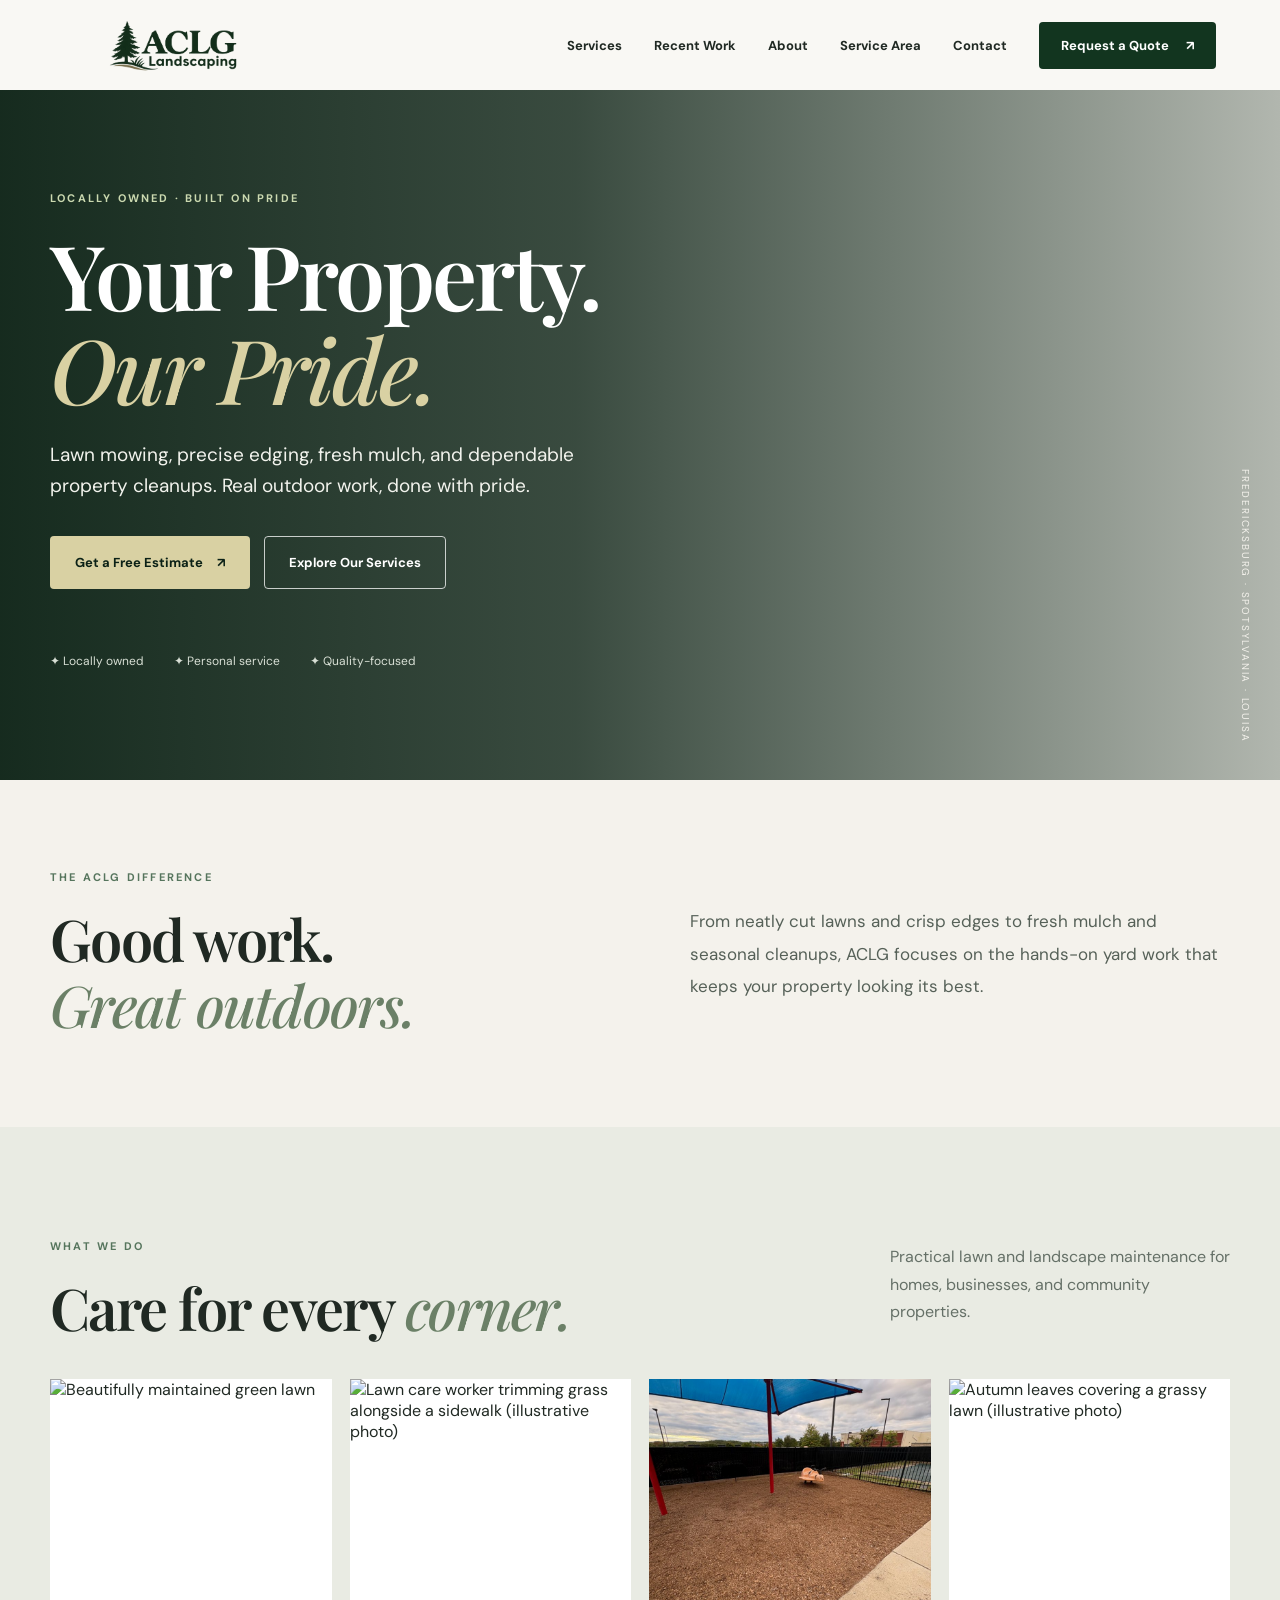
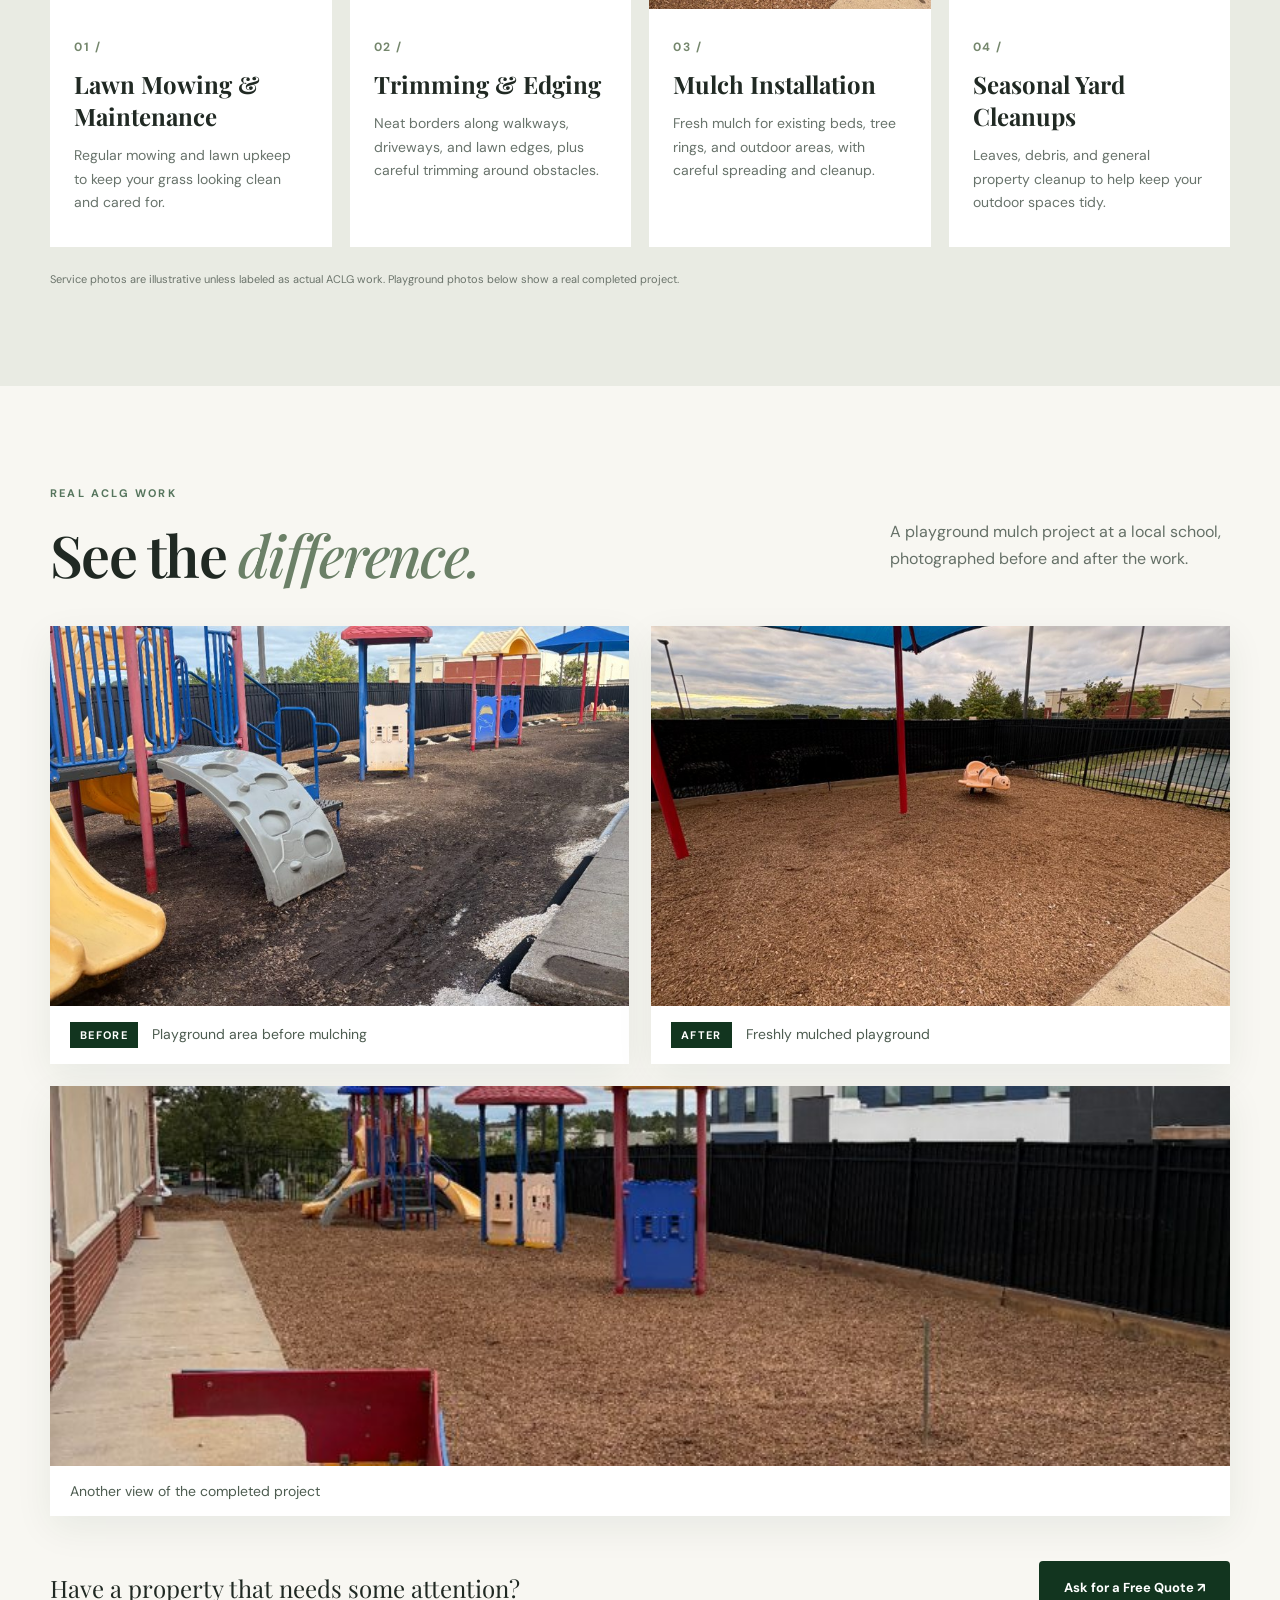
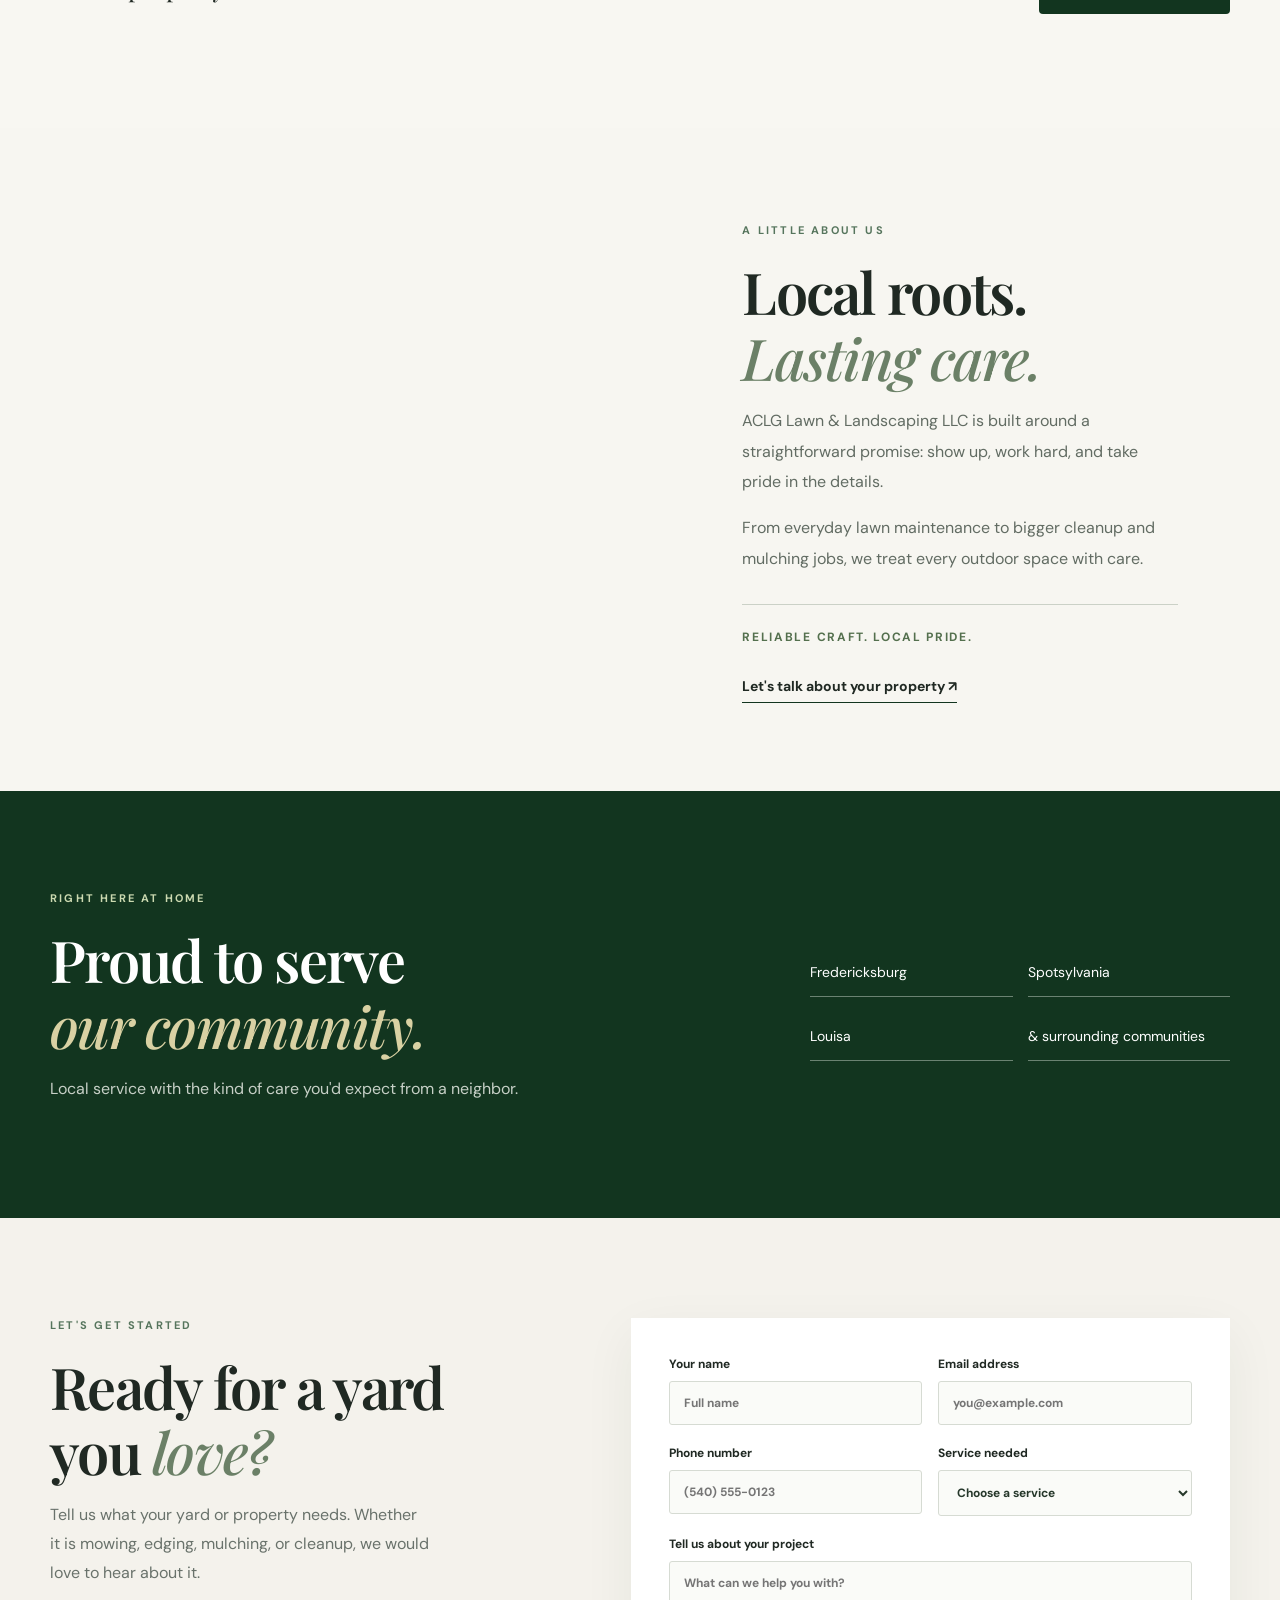
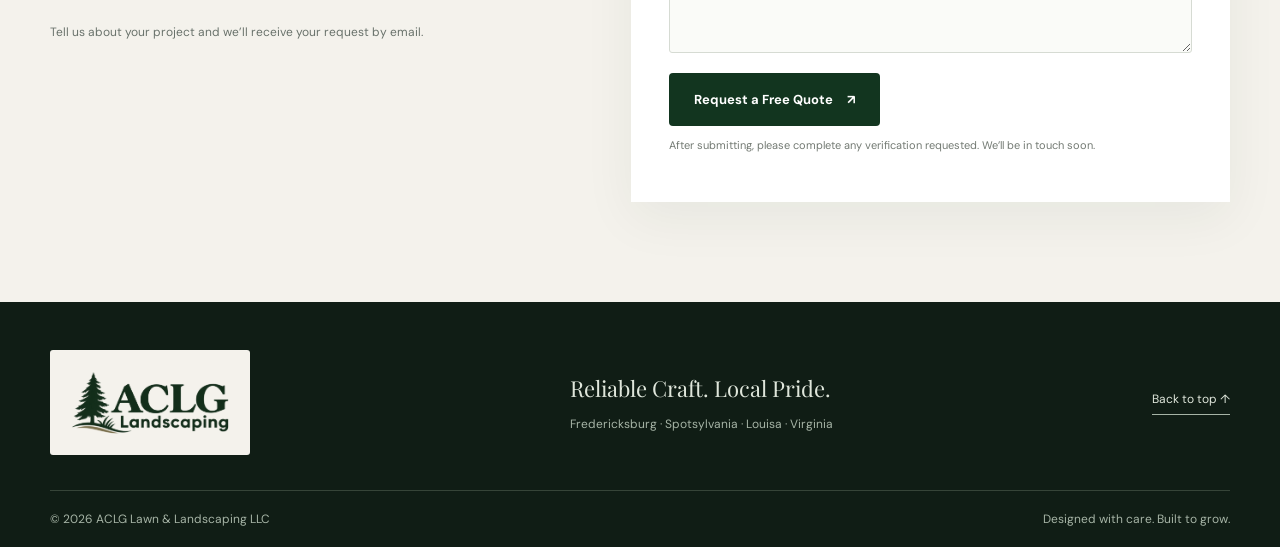
==== commit c21c42a3: "Add files via upload" ====
--- a/index.html
+++ b/index.html
@@ -33,9 +33,9 @@
 <section class="intro container"><div><p class="eyebrow">THE ACLG DIFFERENCE</p><h2>Good work.<br/><em>Great outdoors.</em></h2></div><p>From neatly cut lawns and crisp edges to fresh mulch and seasonal cleanups, ACLG focuses on the hands-on yard work that keeps your property looking its best.</p></section>
 <section class="services section" id="services"><div class="container"><div class="section-heading"><div><p class="eyebrow">WHAT WE DO</p><h2>Care for every <em>corner.</em></h2></div><p>Practical lawn and landscape maintenance for homes, businesses, and community properties.</p></div><div class="service-grid">
 <article class="service-card"><img alt="Beautifully maintained green lawn" loading="lazy" src="https://images.unsplash.com/photo-1558904541-efa843a96f01?auto=format&amp;fit=crop&amp;w=900&amp;q=85"/><div class="service-body"><span class="service-number">01 /</span><h3>Lawn Mowing &amp; Maintenance</h3><p>Regular mowing and lawn upkeep to keep your grass looking clean and cared for.</p></div></article>
-<article class="service-card"><img alt="Landscaped garden with greenery" loading="lazy" src="https://images.unsplash.com/photo-1598908314732-07113901949e?auto=format&amp;fit=crop&amp;w=900&amp;q=85"/><div class="service-body"><span class="service-number">02 /</span><h3>Trimming &amp; Edging</h3><p>Neat borders along walkways, driveways, and lawn edges, plus careful trimming around obstacles.</p></div></article>
+<article class="service-card"><img alt="Lawn care worker trimming grass alongside a sidewalk (illustrative photo)" loading="lazy" src="https://unsplash.com/photos/EkhWxU_pgLo/download?force=true&amp;w=900"/><div class="service-body"><span class="service-number">02 /</span><h3>Trimming &amp; Edging</h3><p>Neat borders along walkways, driveways, and lawn edges, plus careful trimming around obstacles.</p></div></article>
 <article class="service-card"><img alt="ACLG completed playground mulch installation" loading="lazy" src="assets/playground-after-1.jpg"/><div class="service-body"><span class="service-number">03 /</span><h3>Mulch Installation</h3><p>Fresh mulch for existing beds, tree rings, and outdoor areas, with careful spreading and cleanup.</p></div></article>
-<article class="service-card"><img alt="Trees in a landscaped outdoor setting" loading="lazy" src="https://images.unsplash.com/photo-1473448912268-2022ce9509d8?auto=format&amp;fit=crop&amp;w=900&amp;q=85"/><div class="service-body"><span class="service-number">04 /</span><h3>Seasonal Yard Cleanups</h3><p>Leaves, debris, and general property cleanup to help keep your outdoor spaces tidy.</p></div></article>
+<article class="service-card"><img alt="Autumn leaves covering a grassy lawn (illustrative photo)" loading="lazy" src="https://unsplash.com/photos/-XKoFzUWgQs/download?force=true&amp;w=900"/><div class="service-body"><span class="service-number">04 /</span><h3>Seasonal Yard Cleanups</h3><p>Leaves, debris, and general property cleanup to help keep your outdoor spaces tidy.</p></div></article>
 </div><p class="photo-note">Service photos are illustrative unless labeled as actual ACLG work. Playground photos below show a real completed project.</p></div></section><section class="work section" id="work"><div class="container"><div class="section-heading"><div><p class="eyebrow">REAL ACLG WORK</p><h2>See the <em>difference.</em></h2></div><p>A playground mulch project at a local school, photographed before and after the work.</p></div><div class="work-grid"><figure class="work-feature"><img alt="School playground before ACLG mulch work" loading="lazy" src="assets/playground-before.jpg"/><figcaption><span>BEFORE</span> Playground area before mulching</figcaption></figure><figure class="work-feature"><img alt="School playground after ACLG installed fresh mulch" loading="lazy" src="assets/playground-after-1.jpg"/><figcaption><span>AFTER</span> Freshly mulched playground</figcaption></figure></div><figure class="work-wide"><img alt="Additional view of completed playground mulch installation" loading="lazy" src="assets/playground-after-2.jpg"/><figcaption>Another view of the completed project</figcaption></figure><div class="work-cta"><p>Have a property that needs some attention?</p><a class="button button-green" href="#contact">Ask for a Free Quote ↗</a></div></div></section>
 <section class="about section" id="about"><div aria-label="Well-maintained outdoor green space" class="about-image" role="img"></div><div class="about-content"><p class="eyebrow">A LITTLE ABOUT US</p><h2>Local roots.<br/><em>Lasting care.</em></h2><p>ACLG Lawn &amp; Landscaping LLC is built around a straightforward promise: show up, work hard, and take pride in the details.</p><p>From everyday lawn maintenance to bigger cleanup and mulching jobs, we treat every outdoor space with care.</p><div class="about-signature">RELIABLE CRAFT. LOCAL PRIDE.</div><a class="text-link" href="#contact">Let's talk about your property <span aria-hidden="true">↗</span></a></div></section>
 <section class="areas section" id="areas"><div class="container areas-inner"><div><p class="eyebrow light">RIGHT HERE AT HOME</p><h2>Proud to serve<br/><em>our community.</em></h2><p>Local service with the kind of care you'd expect from a neighbor.</p></div><div class="area-list"><span>Fredericksburg</span><span>Spotsylvania</span><span>Louisa</span><span>&amp; surrounding communities</span></div></div></section>
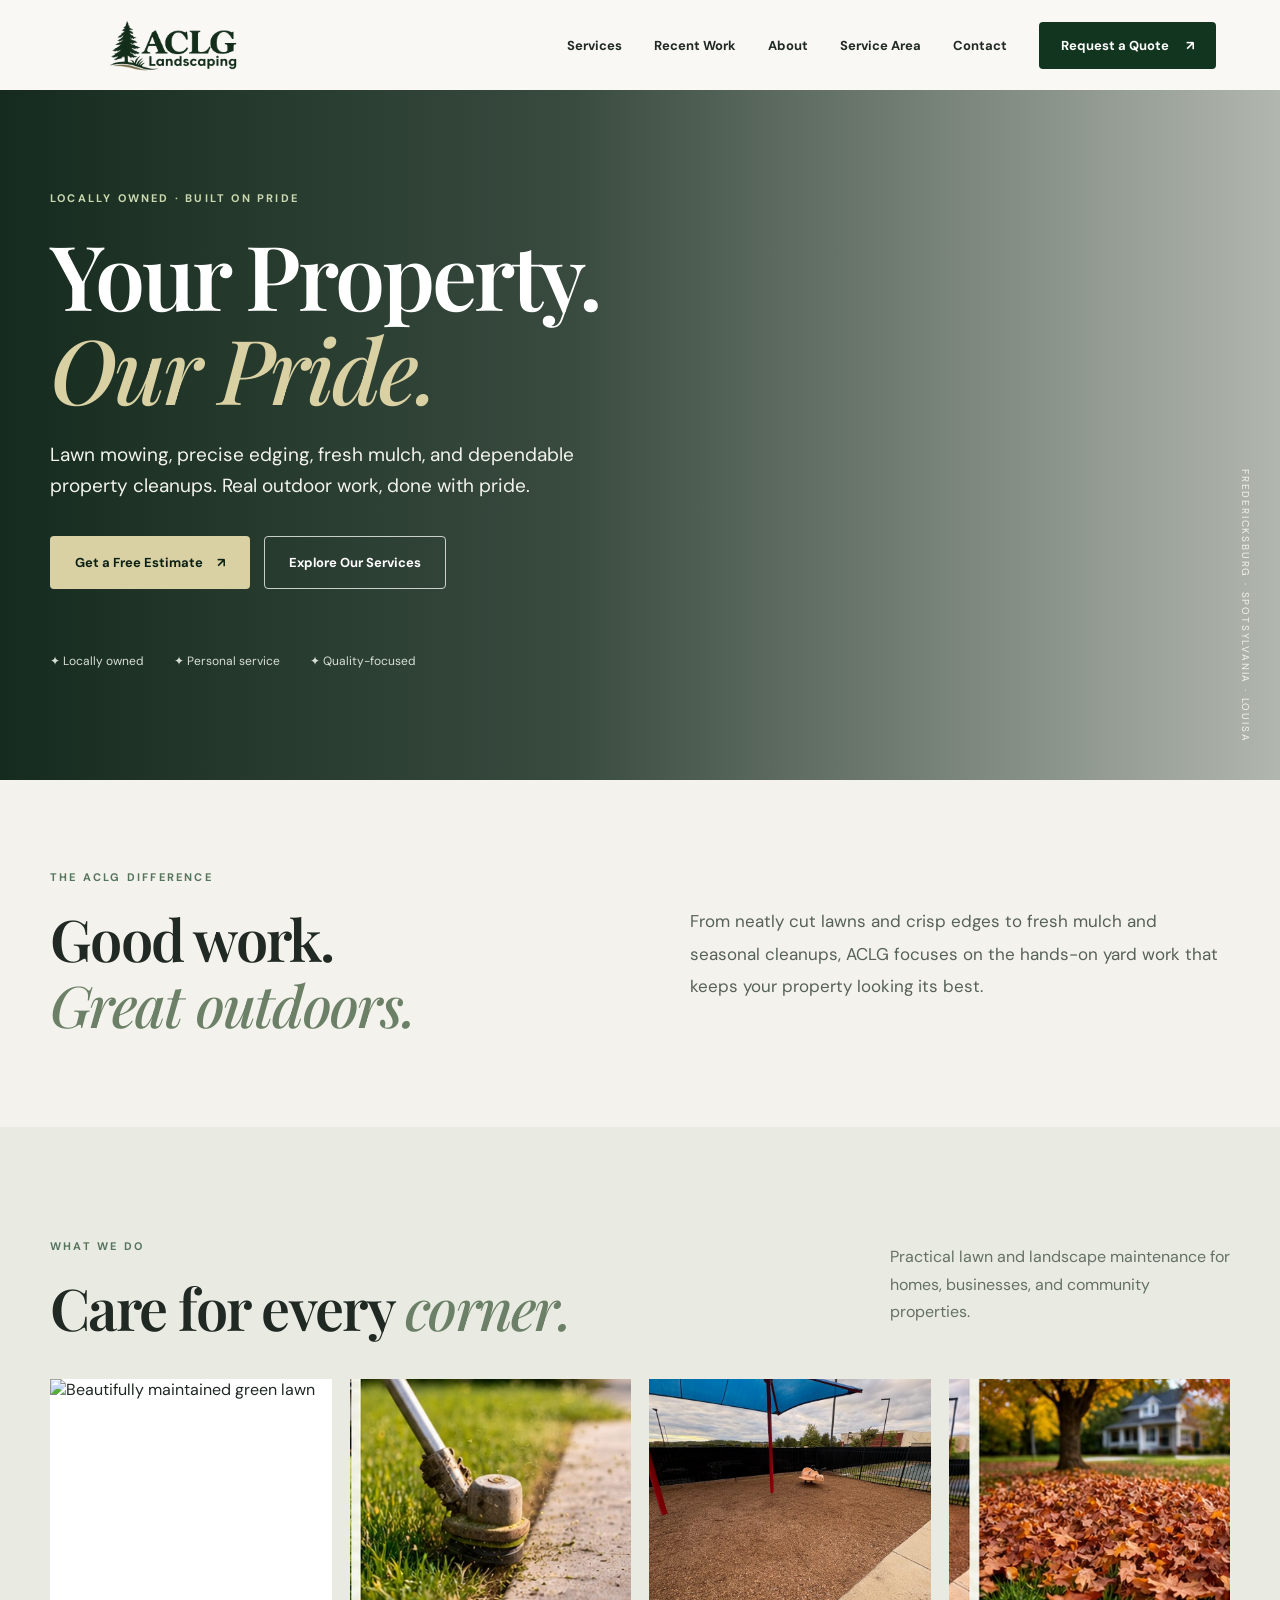
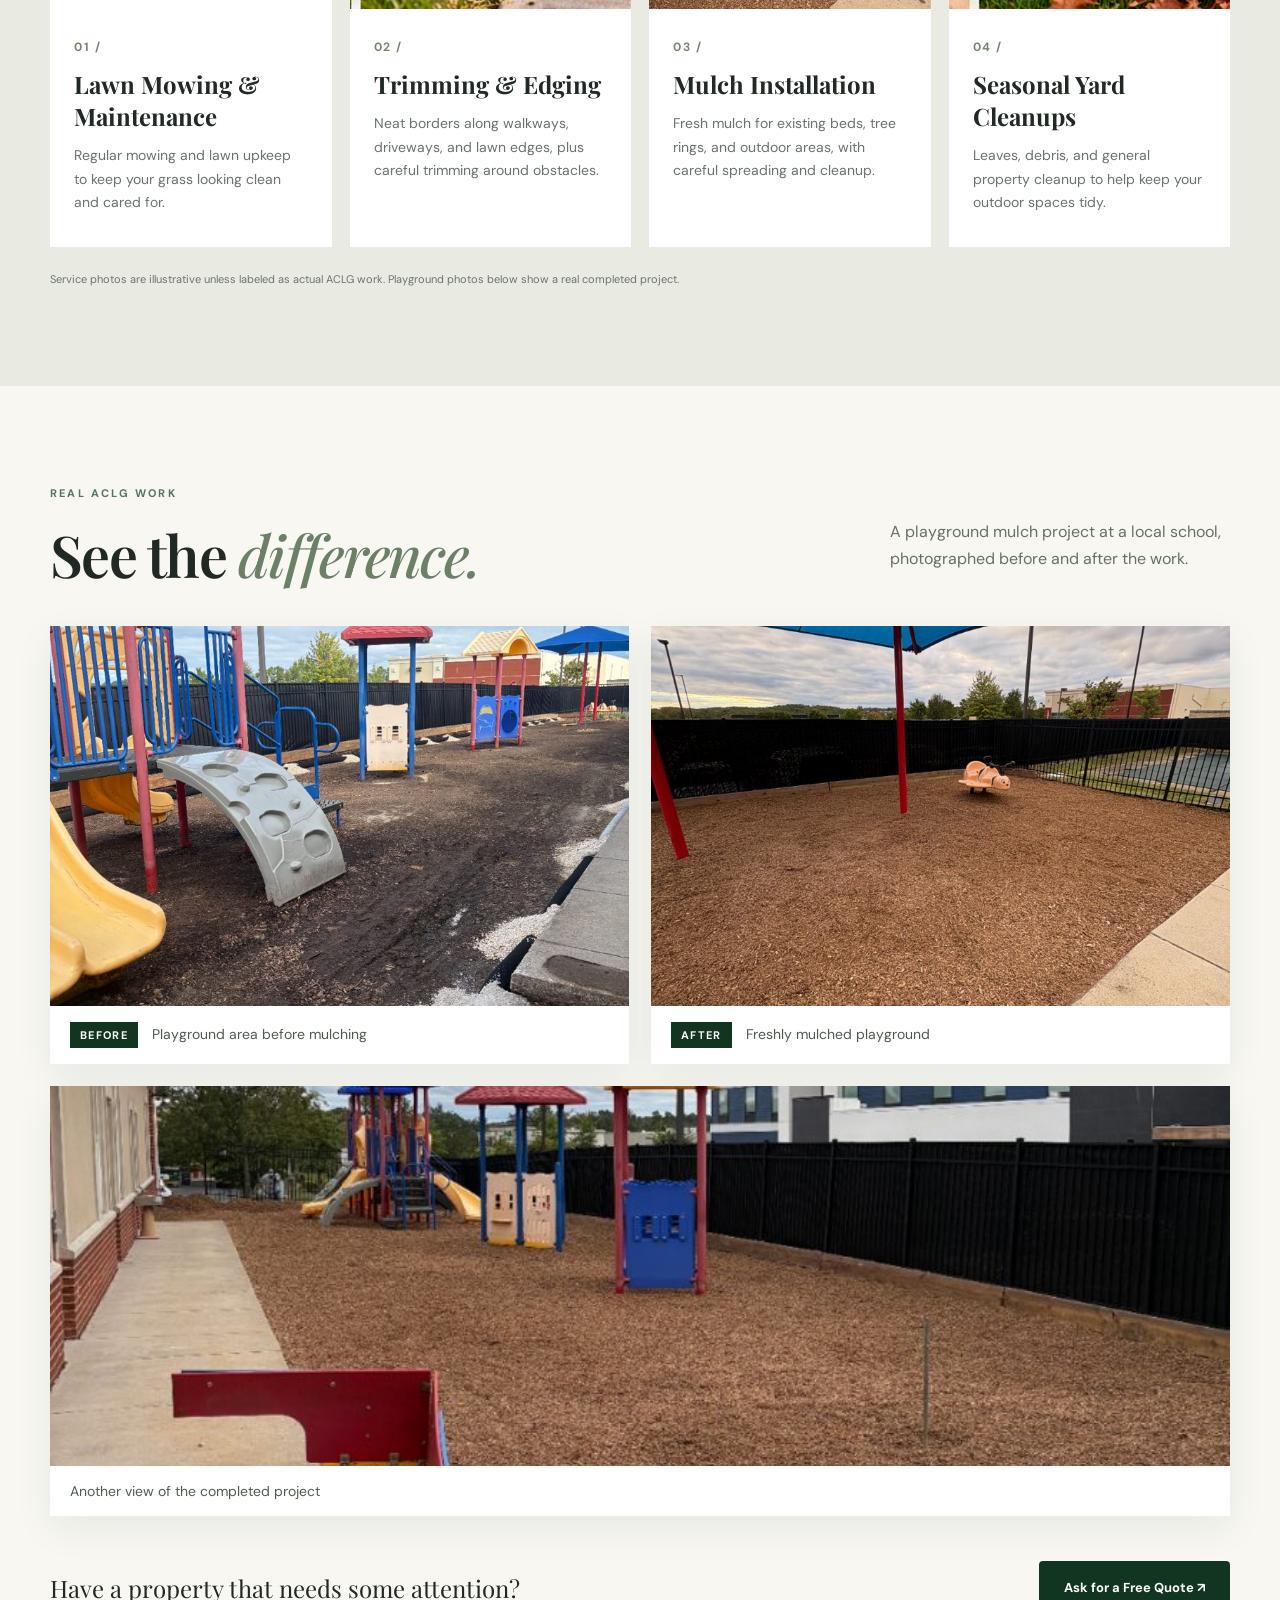
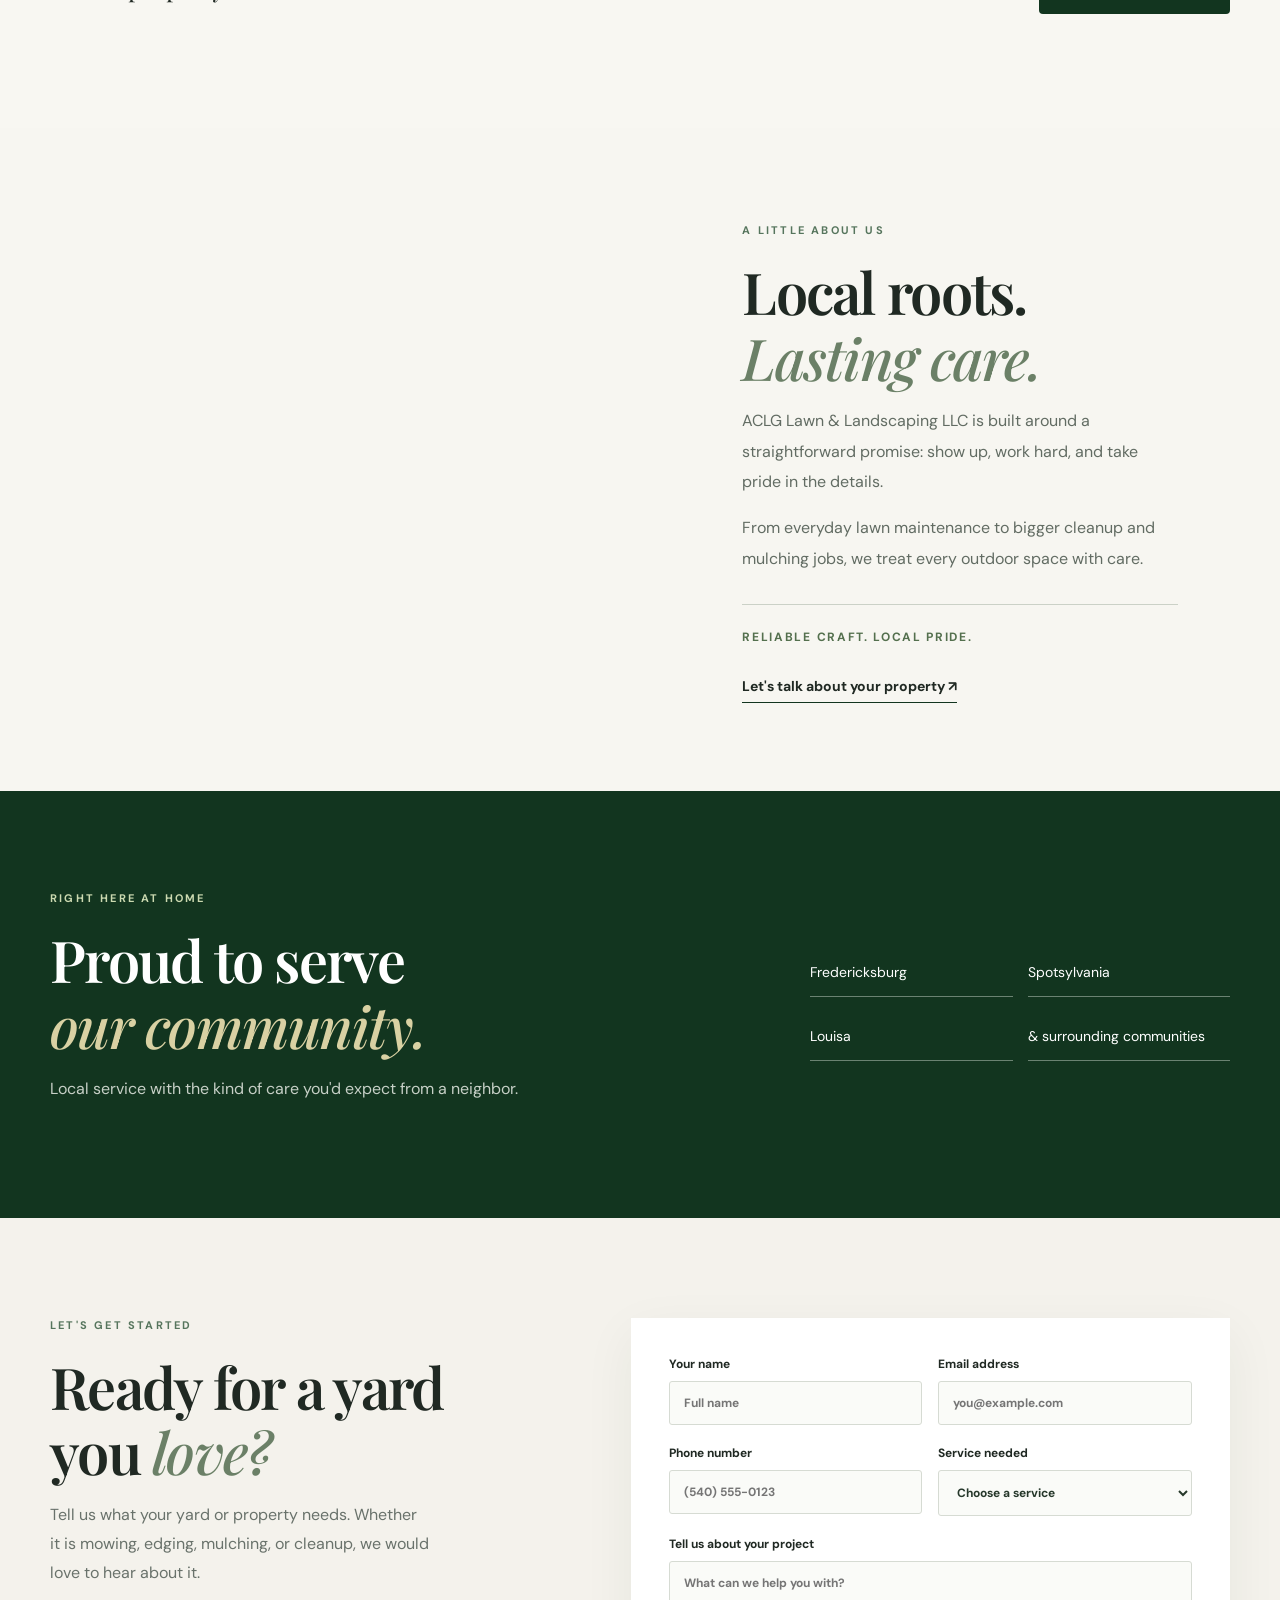
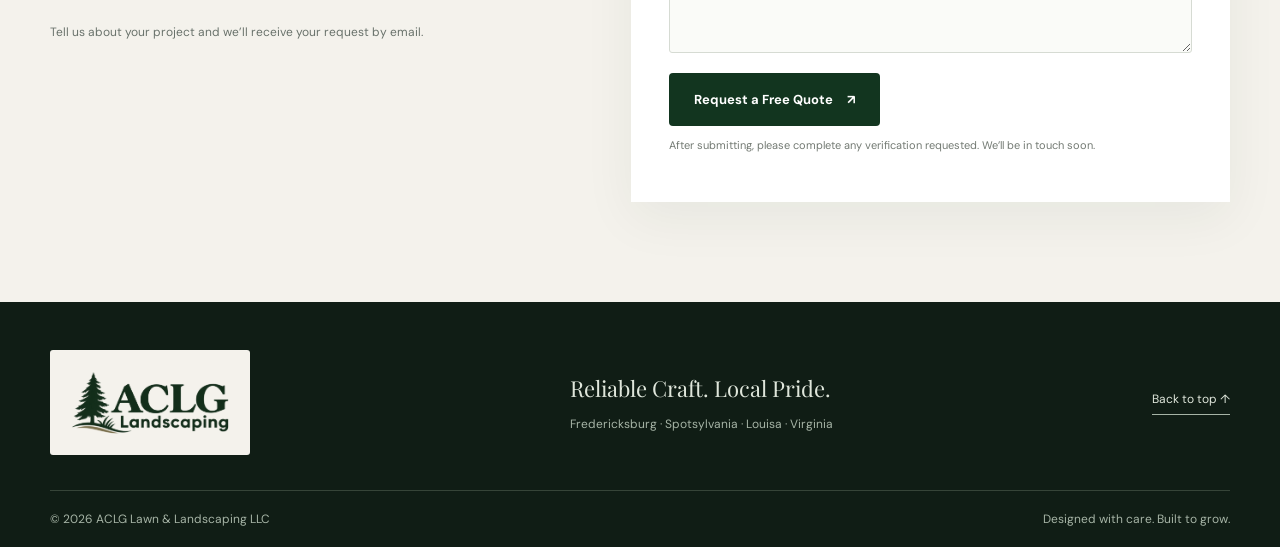
==== commit b80ed338: "Add files via upload" ====
--- a/index.html
+++ b/index.html
@@ -33,9 +33,9 @@
 <section class="intro container"><div><p class="eyebrow">THE ACLG DIFFERENCE</p><h2>Good work.<br/><em>Great outdoors.</em></h2></div><p>From neatly cut lawns and crisp edges to fresh mulch and seasonal cleanups, ACLG focuses on the hands-on yard work that keeps your property looking its best.</p></section>
 <section class="services section" id="services"><div class="container"><div class="section-heading"><div><p class="eyebrow">WHAT WE DO</p><h2>Care for every <em>corner.</em></h2></div><p>Practical lawn and landscape maintenance for homes, businesses, and community properties.</p></div><div class="service-grid">
 <article class="service-card"><img alt="Beautifully maintained green lawn" loading="lazy" src="https://images.unsplash.com/photo-1558904541-efa843a96f01?auto=format&amp;fit=crop&amp;w=900&amp;q=85"/><div class="service-body"><span class="service-number">01 /</span><h3>Lawn Mowing &amp; Maintenance</h3><p>Regular mowing and lawn upkeep to keep your grass looking clean and cared for.</p></div></article>
-<article class="service-card"><img alt="Lawn care worker trimming grass alongside a sidewalk (illustrative photo)" loading="lazy" src="https://unsplash.com/photos/EkhWxU_pgLo/download?force=true&amp;w=900"/><div class="service-body"><span class="service-number">02 /</span><h3>Trimming &amp; Edging</h3><p>Neat borders along walkways, driveways, and lawn edges, plus careful trimming around obstacles.</p></div></article>
+<article class="service-card"><img alt="Lawn care worker trimming grass alongside a sidewalk (illustrative photo)" loading="lazy" src="assets/service-edging.jpg"/><div class="service-body"><span class="service-number">02 /</span><h3>Trimming &amp; Edging</h3><p>Neat borders along walkways, driveways, and lawn edges, plus careful trimming around obstacles.</p></div></article>
 <article class="service-card"><img alt="ACLG completed playground mulch installation" loading="lazy" src="assets/playground-after-1.jpg"/><div class="service-body"><span class="service-number">03 /</span><h3>Mulch Installation</h3><p>Fresh mulch for existing beds, tree rings, and outdoor areas, with careful spreading and cleanup.</p></div></article>
-<article class="service-card"><img alt="Autumn leaves covering a grassy lawn (illustrative photo)" loading="lazy" src="https://unsplash.com/photos/-XKoFzUWgQs/download?force=true&amp;w=900"/><div class="service-body"><span class="service-number">04 /</span><h3>Seasonal Yard Cleanups</h3><p>Leaves, debris, and general property cleanup to help keep your outdoor spaces tidy.</p></div></article>
+<article class="service-card"><img alt="Autumn leaves covering a grassy lawn (illustrative photo)" loading="lazy" src="assets/service-leaves.jpg"/><div class="service-body"><span class="service-number">04 /</span><h3>Seasonal Yard Cleanups</h3><p>Leaves, debris, and general property cleanup to help keep your outdoor spaces tidy.</p></div></article>
 </div><p class="photo-note">Service photos are illustrative unless labeled as actual ACLG work. Playground photos below show a real completed project.</p></div></section><section class="work section" id="work"><div class="container"><div class="section-heading"><div><p class="eyebrow">REAL ACLG WORK</p><h2>See the <em>difference.</em></h2></div><p>A playground mulch project at a local school, photographed before and after the work.</p></div><div class="work-grid"><figure class="work-feature"><img alt="School playground before ACLG mulch work" loading="lazy" src="assets/playground-before.jpg"/><figcaption><span>BEFORE</span> Playground area before mulching</figcaption></figure><figure class="work-feature"><img alt="School playground after ACLG installed fresh mulch" loading="lazy" src="assets/playground-after-1.jpg"/><figcaption><span>AFTER</span> Freshly mulched playground</figcaption></figure></div><figure class="work-wide"><img alt="Additional view of completed playground mulch installation" loading="lazy" src="assets/playground-after-2.jpg"/><figcaption>Another view of the completed project</figcaption></figure><div class="work-cta"><p>Have a property that needs some attention?</p><a class="button button-green" href="#contact">Ask for a Free Quote ↗</a></div></div></section>
 <section class="about section" id="about"><div aria-label="Well-maintained outdoor green space" class="about-image" role="img"></div><div class="about-content"><p class="eyebrow">A LITTLE ABOUT US</p><h2>Local roots.<br/><em>Lasting care.</em></h2><p>ACLG Lawn &amp; Landscaping LLC is built around a straightforward promise: show up, work hard, and take pride in the details.</p><p>From everyday lawn maintenance to bigger cleanup and mulching jobs, we treat every outdoor space with care.</p><div class="about-signature">RELIABLE CRAFT. LOCAL PRIDE.</div><a class="text-link" href="#contact">Let's talk about your property <span aria-hidden="true">↗</span></a></div></section>
 <section class="areas section" id="areas"><div class="container areas-inner"><div><p class="eyebrow light">RIGHT HERE AT HOME</p><h2>Proud to serve<br/><em>our community.</em></h2><p>Local service with the kind of care you'd expect from a neighbor.</p></div><div class="area-list"><span>Fredericksburg</span><span>Spotsylvania</span><span>Louisa</span><span>&amp; surrounding communities</span></div></div></section>
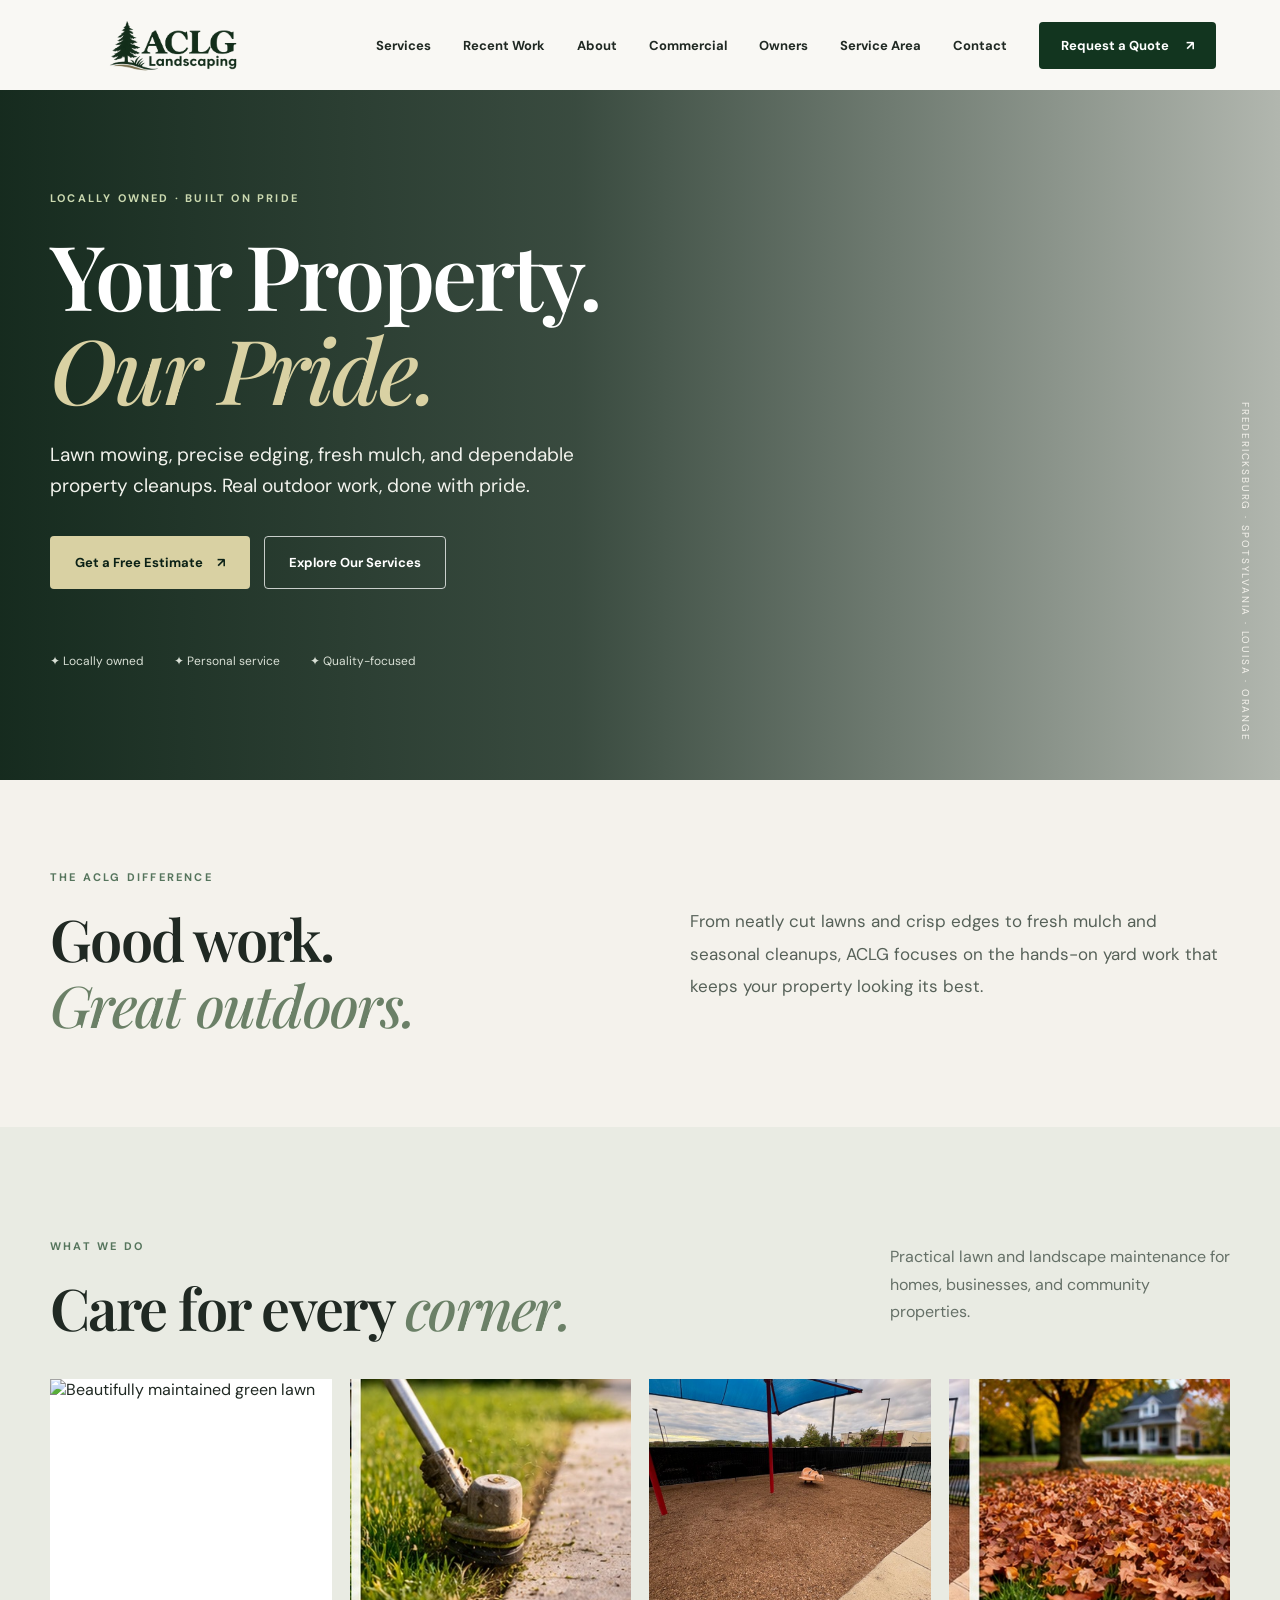
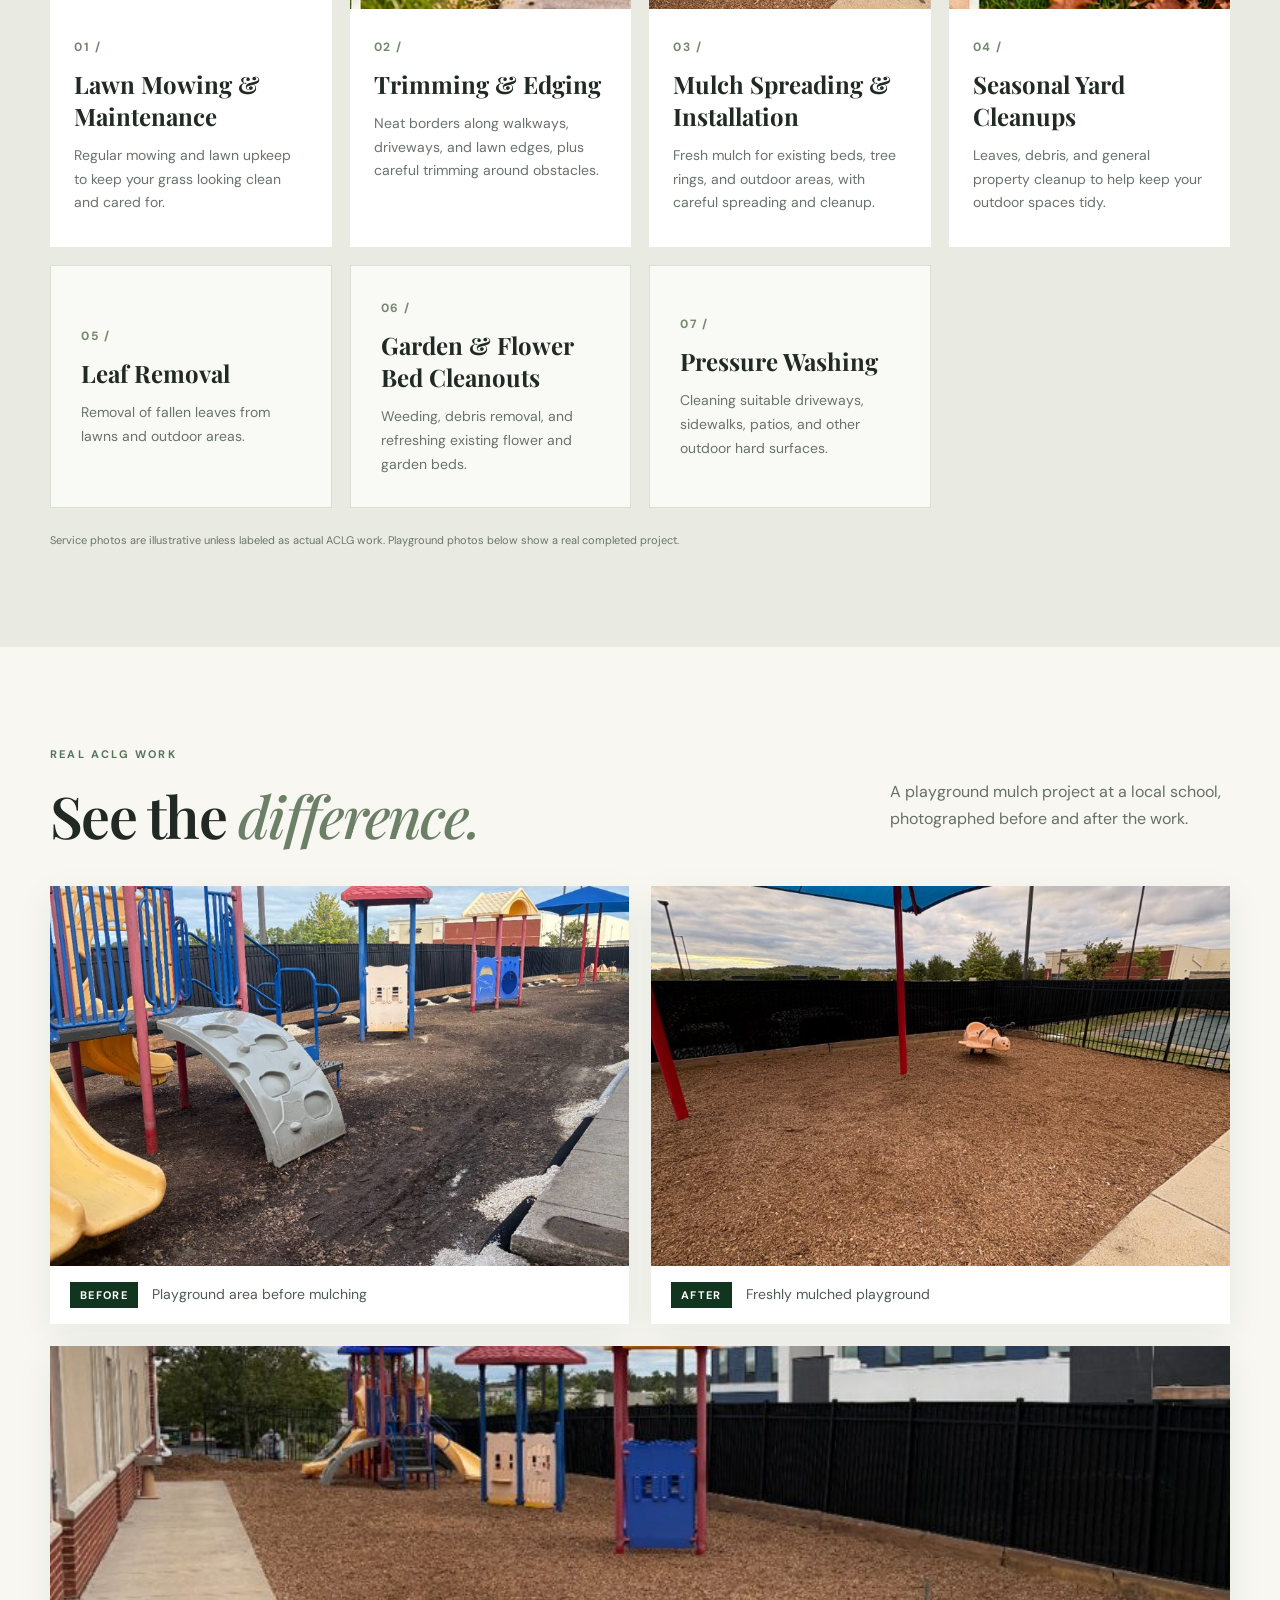
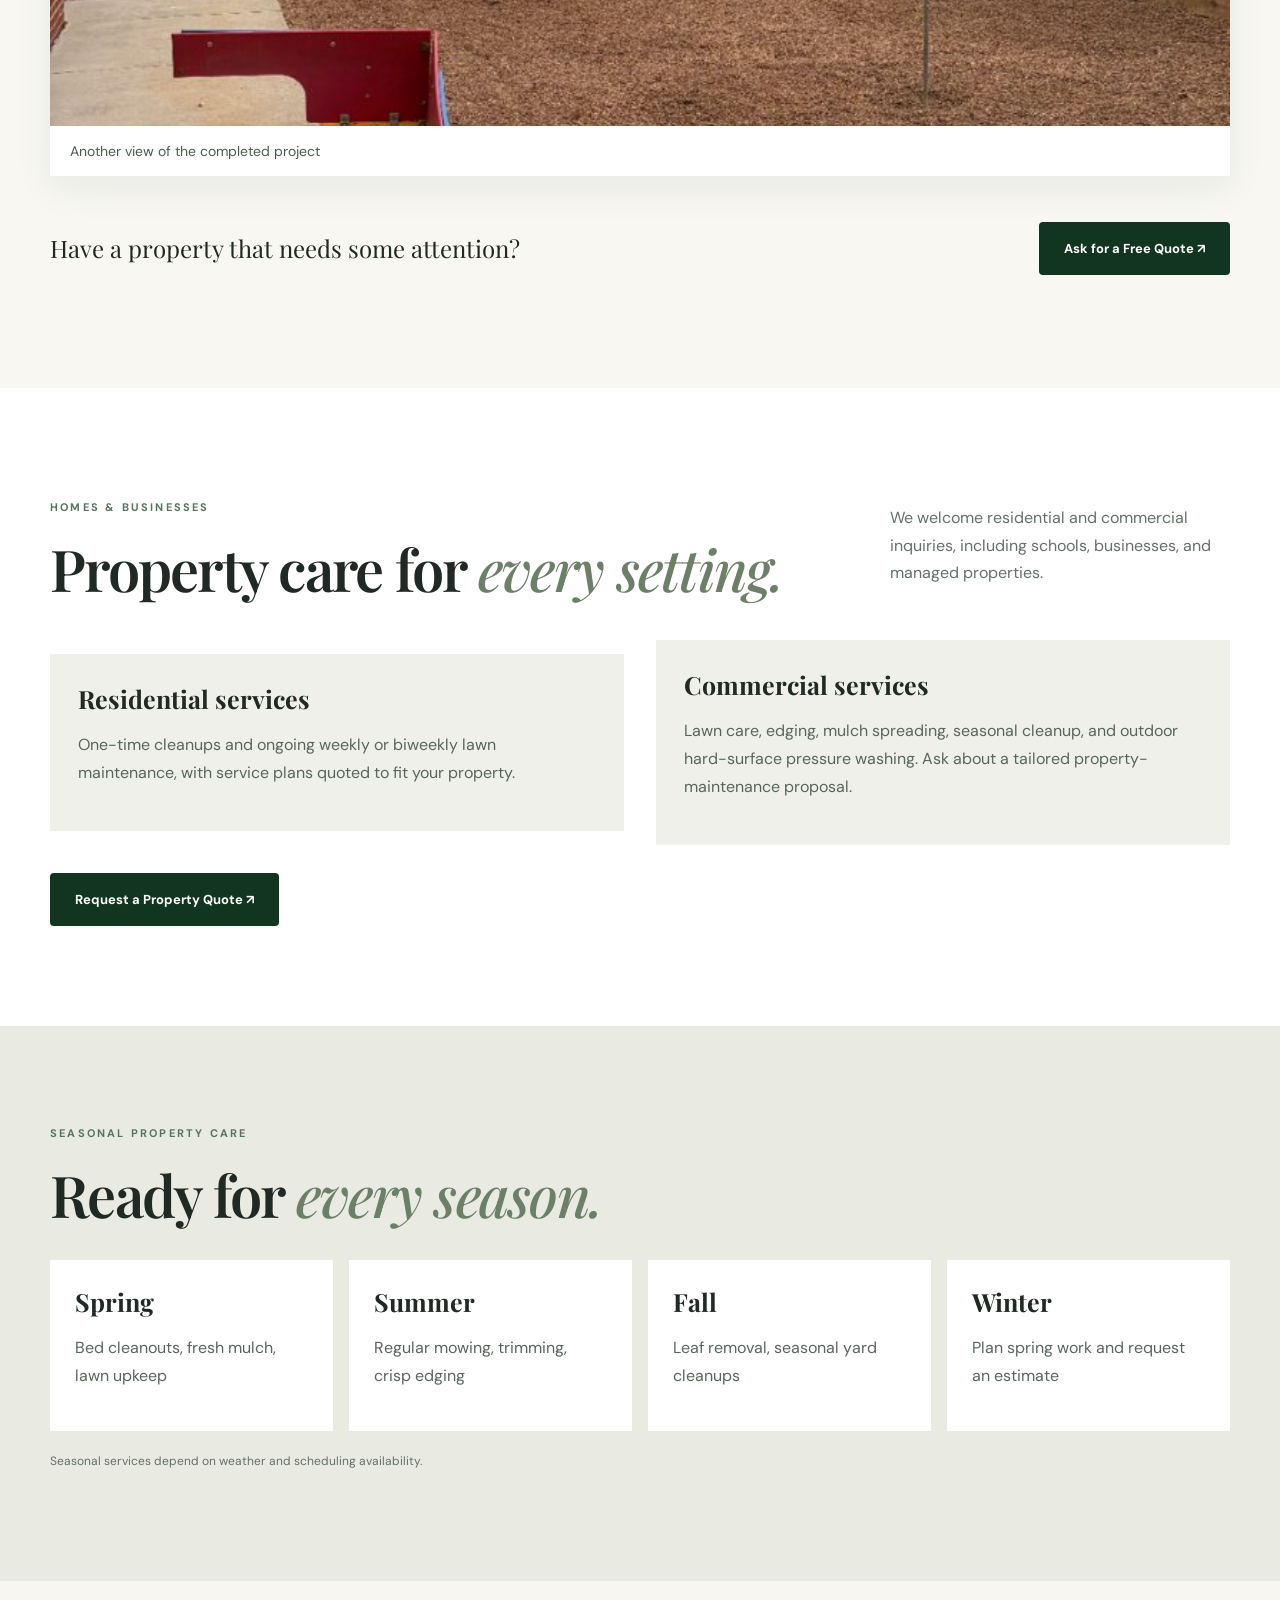
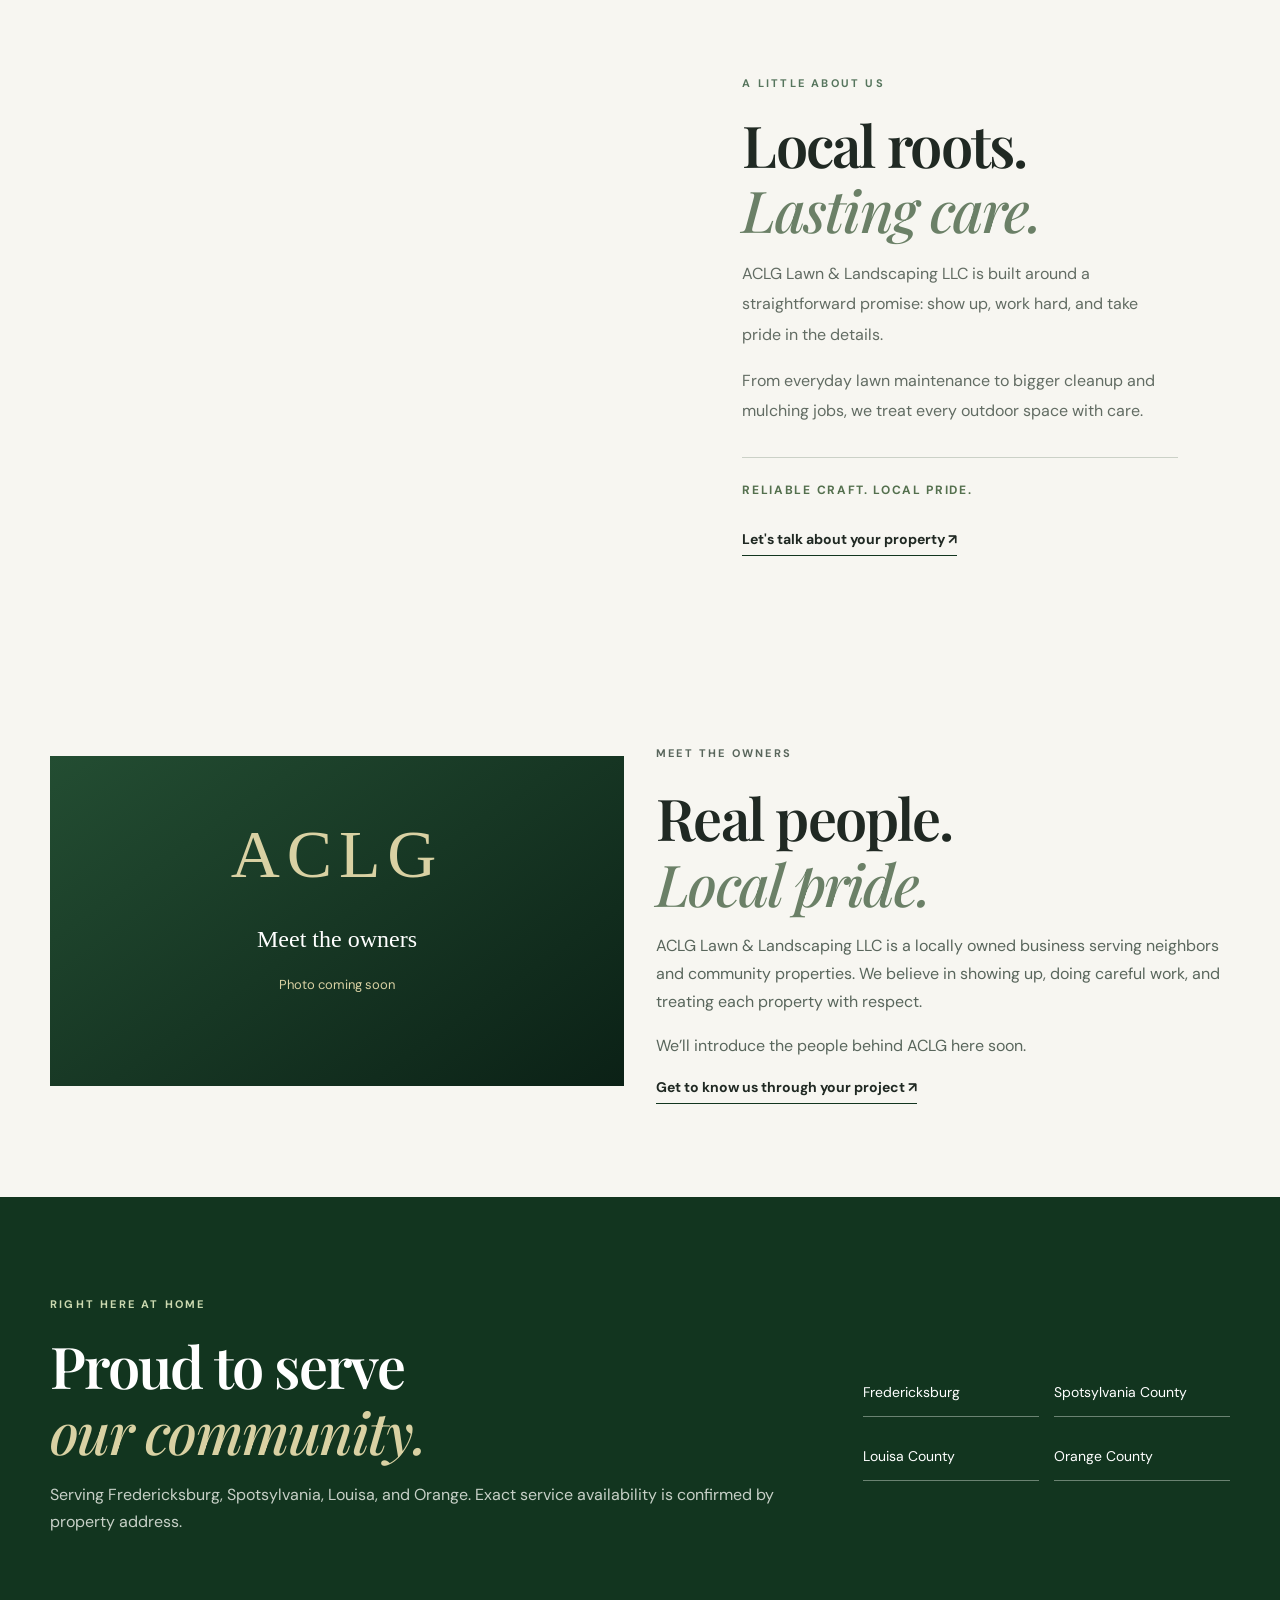
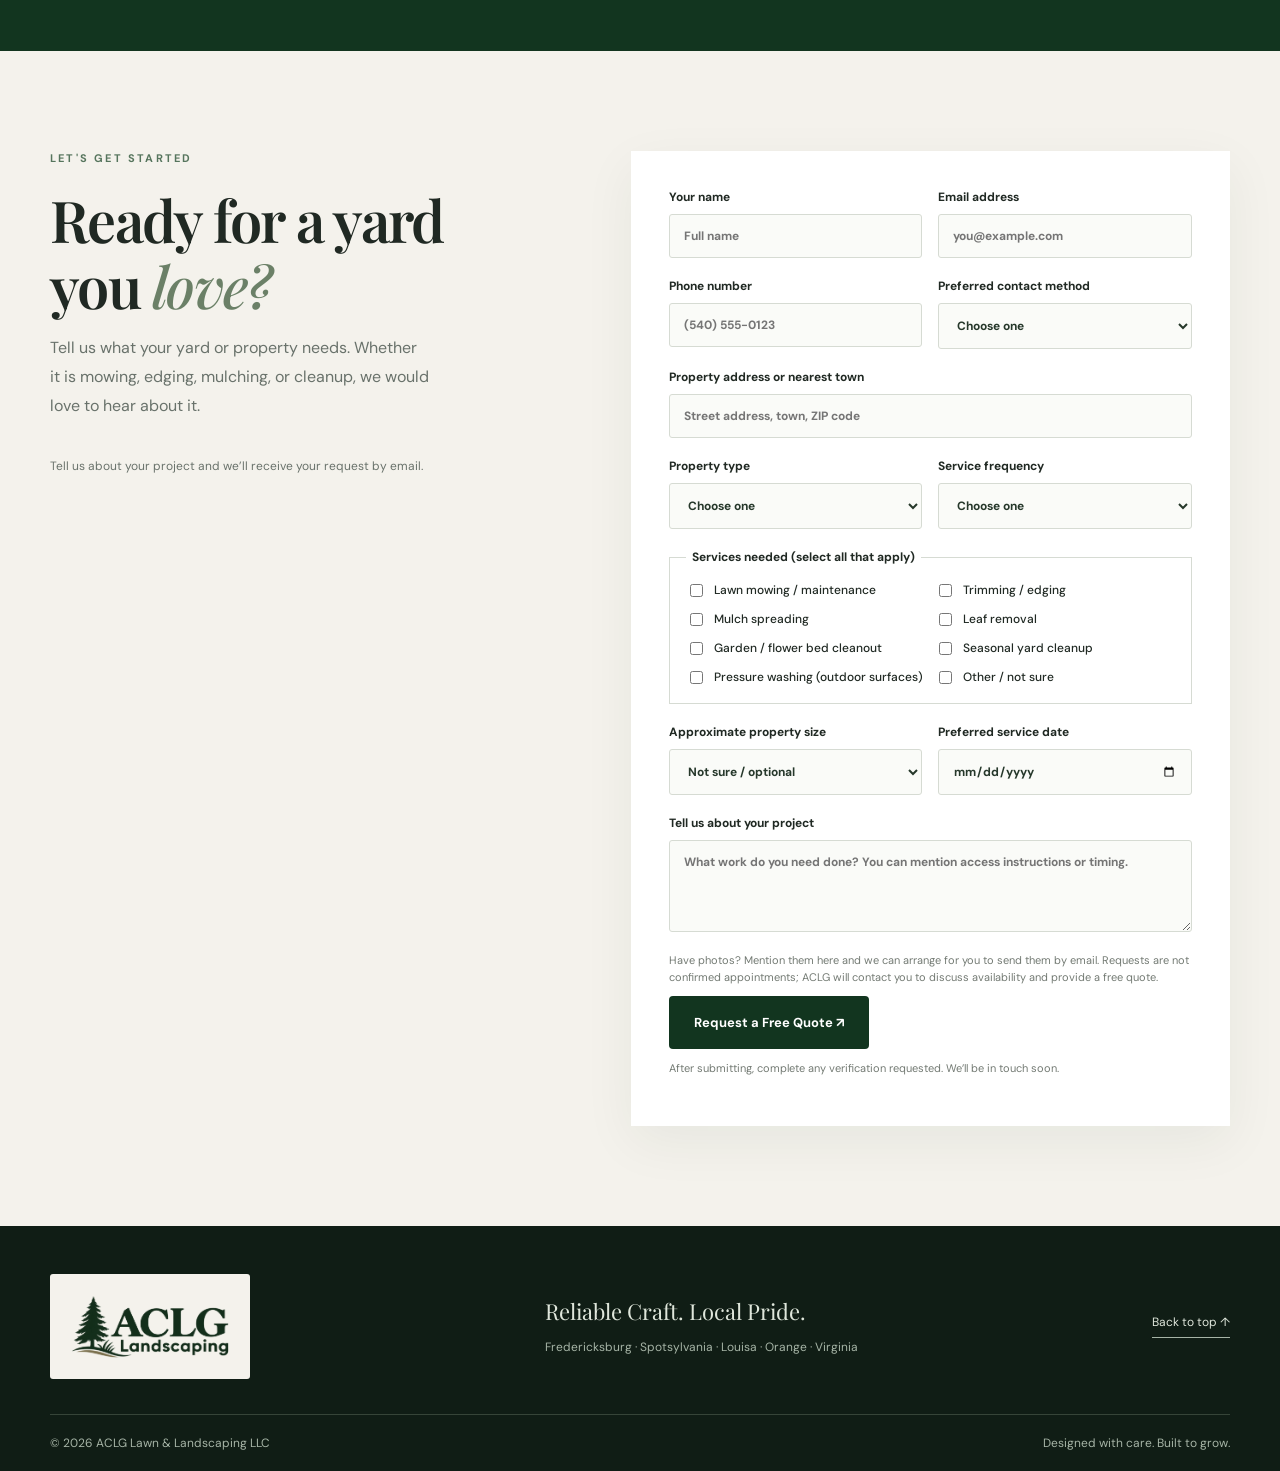
==== commit b16594e0: "Add files via upload" ====
--- a/index.html
+++ b/index.html
@@ -5,7 +5,7 @@
 <meta charset="utf-8"/>
 <meta content="width=device-width,initial-scale=1" name="viewport"/>
 <meta content="#12351f" name="theme-color"/>
-<meta content="ACLG Lawn &amp; Landscaping LLC offers lawn care, landscaping and property care in Fredericksburg, Spotsylvania, Louisa and surrounding Virginia communities." name="description"/>
+<meta content="ACLG Lawn &amp; Landscaping LLC provides mowing, edging, mulch spreading, leaf removal, bed cleanouts and outdoor surface pressure washing in Fredericksburg, Spotsylvania, Louisa and Orange, Virginia." name="description"/>
 <title>ACLG Lawn &amp; Landscaping LLC | Reliable Craft. Local Pride.</title>
 <link href="https://fonts.googleapis.com" rel="preconnect"/>
 <link crossorigin="" href="https://fonts.gstatic.com" rel="preconnect"/>
@@ -16,7 +16,7 @@
 <header class="site-header" id="top">
 <a aria-label="ACLG Lawn and Landscaping home" class="brand" href="#top"><img alt="ACLG Landscaping logo" src="assets/aclg-logo.png"/></a>
 <button aria-expanded="false" aria-label="Open navigation" class="menu-toggle" type="button">☰</button>
-<nav aria-label="Main navigation" class="nav"><a href="#services">Services</a><a href="#work">Recent Work</a><a href="#about">About</a><a href="#areas">Service Area</a><a href="#contact">Contact</a><a class="nav-cta" href="#contact">Request a Quote <span aria-hidden="true">↗</span></a></nav>
+<nav aria-label="Main navigation" class="nav"><a href="#services">Services</a><a href="#work">Recent Work</a><a href="#about">About</a><a href="#commercial">Commercial</a><a href="#owners">Owners</a><a href="#areas">Service Area</a><a href="#contact">Contact</a><a class="nav-cta" href="#contact">Request a Quote <span aria-hidden="true">↗</span></a></nav>
 </header>
 <main>
 <section class="hero">
@@ -28,20 +28,20 @@
 <div class="hero-actions"><a class="button button-gold" href="#contact">Get a Free Estimate <span aria-hidden="true">↗</span></a><a class="button button-outline" href="#services">Explore Our Services</a></div>
 <div class="hero-footnote"><span>✦ Locally owned</span><span>✦ Personal service</span><span>✦ Quality-focused</span></div>
 </div>
-<div class="hero-side-label">FREDERICKSBURG · SPOTSYLVANIA · LOUISA</div>
+<div class="hero-side-label">FREDERICKSBURG · SPOTSYLVANIA · LOUISA · ORANGE</div>
 </section>
 <section class="intro container"><div><p class="eyebrow">THE ACLG DIFFERENCE</p><h2>Good work.<br/><em>Great outdoors.</em></h2></div><p>From neatly cut lawns and crisp edges to fresh mulch and seasonal cleanups, ACLG focuses on the hands-on yard work that keeps your property looking its best.</p></section>
 <section class="services section" id="services"><div class="container"><div class="section-heading"><div><p class="eyebrow">WHAT WE DO</p><h2>Care for every <em>corner.</em></h2></div><p>Practical lawn and landscape maintenance for homes, businesses, and community properties.</p></div><div class="service-grid">
 <article class="service-card"><img alt="Beautifully maintained green lawn" loading="lazy" src="https://images.unsplash.com/photo-1558904541-efa843a96f01?auto=format&amp;fit=crop&amp;w=900&amp;q=85"/><div class="service-body"><span class="service-number">01 /</span><h3>Lawn Mowing &amp; Maintenance</h3><p>Regular mowing and lawn upkeep to keep your grass looking clean and cared for.</p></div></article>
 <article class="service-card"><img alt="Lawn care worker trimming grass alongside a sidewalk (illustrative photo)" loading="lazy" src="assets/service-edging.jpg"/><div class="service-body"><span class="service-number">02 /</span><h3>Trimming &amp; Edging</h3><p>Neat borders along walkways, driveways, and lawn edges, plus careful trimming around obstacles.</p></div></article>
-<article class="service-card"><img alt="ACLG completed playground mulch installation" loading="lazy" src="assets/playground-after-1.jpg"/><div class="service-body"><span class="service-number">03 /</span><h3>Mulch Installation</h3><p>Fresh mulch for existing beds, tree rings, and outdoor areas, with careful spreading and cleanup.</p></div></article>
+<article class="service-card"><img alt="ACLG completed playground mulch installation" loading="lazy" src="assets/playground-after-1.jpg"/><div class="service-body"><span class="service-number">03 /</span><h3>Mulch Spreading &amp; Installation</h3><p>Fresh mulch for existing beds, tree rings, and outdoor areas, with careful spreading and cleanup.</p></div></article>
 <article class="service-card"><img alt="Autumn leaves covering a grassy lawn (illustrative photo)" loading="lazy" src="assets/service-leaves.jpg"/><div class="service-body"><span class="service-number">04 /</span><h3>Seasonal Yard Cleanups</h3><p>Leaves, debris, and general property cleanup to help keep your outdoor spaces tidy.</p></div></article>
-</div><p class="photo-note">Service photos are illustrative unless labeled as actual ACLG work. Playground photos below show a real completed project.</p></div></section><section class="work section" id="work"><div class="container"><div class="section-heading"><div><p class="eyebrow">REAL ACLG WORK</p><h2>See the <em>difference.</em></h2></div><p>A playground mulch project at a local school, photographed before and after the work.</p></div><div class="work-grid"><figure class="work-feature"><img alt="School playground before ACLG mulch work" loading="lazy" src="assets/playground-before.jpg"/><figcaption><span>BEFORE</span> Playground area before mulching</figcaption></figure><figure class="work-feature"><img alt="School playground after ACLG installed fresh mulch" loading="lazy" src="assets/playground-after-1.jpg"/><figcaption><span>AFTER</span> Freshly mulched playground</figcaption></figure></div><figure class="work-wide"><img alt="Additional view of completed playground mulch installation" loading="lazy" src="assets/playground-after-2.jpg"/><figcaption>Another view of the completed project</figcaption></figure><div class="work-cta"><p>Have a property that needs some attention?</p><a class="button button-green" href="#contact">Ask for a Free Quote ↗</a></div></div></section>
-<section class="about section" id="about"><div aria-label="Well-maintained outdoor green space" class="about-image" role="img"></div><div class="about-content"><p class="eyebrow">A LITTLE ABOUT US</p><h2>Local roots.<br/><em>Lasting care.</em></h2><p>ACLG Lawn &amp; Landscaping LLC is built around a straightforward promise: show up, work hard, and take pride in the details.</p><p>From everyday lawn maintenance to bigger cleanup and mulching jobs, we treat every outdoor space with care.</p><div class="about-signature">RELIABLE CRAFT. LOCAL PRIDE.</div><a class="text-link" href="#contact">Let's talk about your property <span aria-hidden="true">↗</span></a></div></section>
-<section class="areas section" id="areas"><div class="container areas-inner"><div><p class="eyebrow light">RIGHT HERE AT HOME</p><h2>Proud to serve<br/><em>our community.</em></h2><p>Local service with the kind of care you'd expect from a neighbor.</p></div><div class="area-list"><span>Fredericksburg</span><span>Spotsylvania</span><span>Louisa</span><span>&amp; surrounding communities</span></div></div></section>
-<section class="contact section" id="contact"><div class="container contact-layout"><div><p class="eyebrow">LET'S GET STARTED</p><h2>Ready for a yard<br/>you <em>love?</em></h2><p>Tell us what your yard or property needs. Whether it is mowing, edging, mulching, or cleanup, we would love to hear about it.</p><p class="contact-note">Tell us about your project and we’ll receive your request by email.</p></div><form action="https://formsubmit.co/ACLGLandscaping@gmail.com" class="quote-form" id="quote-form" method="POST"><input name="_next" type="hidden" value="https://aclglandscaping.com/thank-you.html"/><input name="_subject" type="hidden" value="New ACLG website quote request"/><input aria-hidden="true" autocomplete="off" name="_honey" style="display:none" tabindex="-1" type="text"/><div class="form-row"><label>Your name<input autocomplete="name" name="name" placeholder="Full name" required=""/></label><label>Email address<input autocomplete="email" name="email" placeholder="you@example.com" required="" type="email"/></label></div><div class="form-row"><label>Phone number<input autocomplete="tel" name="phone" placeholder="(540) 555-0123" type="tel"/></label><label>Service needed<select name="service" required=""><option value="">Choose a service</option><option>Lawn mowing / maintenance</option><option>Trimming / edging</option><option>Mulch installation</option><option>Seasonal yard cleanup</option><option>Other / not sure</option></select></label></div><label>Tell us about your project<textarea name="message" placeholder="What can we help you with?" rows="4"></textarea></label><button class="button button-green" type="submit">Request a Free Quote <span aria-hidden="true">↗</span></button><p class="form-disclaimer">After submitting, please complete any verification requested. We’ll be in touch soon.</p></form></div></section>
+<article class="service-card service-card-text"><div class="service-body"><span class="service-number">05 /</span><h3>Leaf Removal</h3><p>Removal of fallen leaves from lawns and outdoor areas.</p></div></article><article class="service-card service-card-text"><div class="service-body"><span class="service-number">06 /</span><h3>Garden &amp; Flower Bed Cleanouts</h3><p>Weeding, debris removal, and refreshing existing flower and garden beds.</p></div></article><article class="service-card service-card-text"><div class="service-body"><span class="service-number">07 /</span><h3>Pressure Washing</h3><p>Cleaning suitable driveways, sidewalks, patios, and other outdoor hard surfaces.</p></div></article></div><p class="photo-note">Service photos are illustrative unless labeled as actual ACLG work. Playground photos below show a real completed project.</p></div></section><section class="work section" id="work"><div class="container"><div class="section-heading"><div><p class="eyebrow">REAL ACLG WORK</p><h2>See the <em>difference.</em></h2></div><p>A playground mulch project at a local school, photographed before and after the work.</p></div><div class="work-grid"><figure class="work-feature"><img alt="School playground before ACLG mulch work" loading="lazy" src="assets/playground-before.jpg"/><figcaption><span>BEFORE</span> Playground area before mulching</figcaption></figure><figure class="work-feature"><img alt="School playground after ACLG installed fresh mulch" loading="lazy" src="assets/playground-after-1.jpg"/><figcaption><span>AFTER</span> Freshly mulched playground</figcaption></figure></div><figure class="work-wide"><img alt="Additional view of completed playground mulch installation" loading="lazy" src="assets/playground-after-2.jpg"/><figcaption>Another view of the completed project</figcaption></figure><div class="work-cta"><p>Have a property that needs some attention?</p><a class="button button-green" href="#contact">Ask for a Free Quote ↗</a></div></div></section>
+<section class="section commercial" id="commercial"><div class="container"><div class="section-heading"><div><p class="eyebrow">HOMES &amp; BUSINESSES</p><h2>Property care for <em>every setting.</em></h2></div><p>We welcome residential and commercial inquiries, including schools, businesses, and managed properties.</p></div><div class="feature-pair"><div><h3>Residential services</h3><p>One-time cleanups and ongoing weekly or biweekly lawn maintenance, with service plans quoted to fit your property.</p></div><div><h3>Commercial services</h3><p>Lawn care, edging, mulch spreading, seasonal cleanup, and outdoor hard-surface pressure washing. Ask about a tailored property-maintenance proposal.</p></div></div><a class="button button-green" href="#contact">Request a Property Quote ↗</a></div></section><section class="section seasons" id="seasons"><div class="container"><p class="eyebrow">SEASONAL PROPERTY CARE</p><h2>Ready for <em>every season.</em></h2><div class="season-grid"><div><h3>Spring</h3><p>Bed cleanouts, fresh mulch, lawn upkeep</p></div><div><h3>Summer</h3><p>Regular mowing, trimming, crisp edging</p></div><div><h3>Fall</h3><p>Leaf removal, seasonal yard cleanups</p></div><div><h3>Winter</h3><p>Plan spring work and request an estimate</p></div></div><p class="small-note">Seasonal services depend on weather and scheduling availability.</p></div></section><section class="about section" id="about"><div aria-label="Well-maintained outdoor green space" class="about-image" role="img"></div><div class="about-content"><p class="eyebrow">A LITTLE ABOUT US</p><h2>Local roots.<br/><em>Lasting care.</em></h2><p>ACLG Lawn &amp; Landscaping LLC is built around a straightforward promise: show up, work hard, and take pride in the details.</p><p>From everyday lawn maintenance to bigger cleanup and mulching jobs, we treat every outdoor space with care.</p><div class="about-signature">RELIABLE CRAFT. LOCAL PRIDE.</div><a class="text-link" href="#contact">Let's talk about your property <span aria-hidden="true">↗</span></a></div></section>
+<section class="section owners" id="owners"><div class="container owners-layout"><div aria-label="Owners photo coming soon" class="owners-placeholder"><span>ACLG</span><p>Meet the owners<br/><small>Photo coming soon</small></p></div><div><p class="eyebrow">MEET THE OWNERS</p><h2>Real people.<br/><em>Local pride.</em></h2><p>ACLG Lawn &amp; Landscaping LLC is a locally owned business serving neighbors and community properties. We believe in showing up, doing careful work, and treating each property with respect.</p><p>We’ll introduce the people behind ACLG here soon.</p><a class="text-link" href="#contact">Get to know us through your project ↗</a></div></div></section><section class="areas section" id="areas"><div class="container areas-inner"><div><p class="eyebrow light">RIGHT HERE AT HOME</p><h2>Proud to serve<br/><em>our community.</em></h2><p>Serving Fredericksburg, Spotsylvania, Louisa, and Orange. Exact service availability is confirmed by property address.</p></div><div class="area-list"><span>Fredericksburg</span><span>Spotsylvania County</span><span>Louisa County</span><span>Orange County</span></div></div></section>
+<section class="contact section" id="contact"><div class="container contact-layout"><div><p class="eyebrow">LET'S GET STARTED</p><h2>Ready for a yard<br/>you <em>love?</em></h2><p>Tell us what your yard or property needs. Whether it is mowing, edging, mulching, or cleanup, we would love to hear about it.</p><p class="contact-note">Tell us about your project and we’ll receive your request by email.</p></div><form action="https://formsubmit.co/ACLGLandscaping@gmail.com" class="quote-form" id="quote-form" method="POST"><input name="_next" type="hidden" value="https://aclglandscaping.com/thank-you.html"/><input name="_subject" type="hidden" value="New ACLG website quote request"/><input aria-hidden="true" autocomplete="off" name="_honey" style="display:none" tabindex="-1" type="text"/><div class="form-row"><label>Your name <input autocomplete="name" name="name" placeholder="Full name" required=""/></label><label>Email address <input autocomplete="email" name="email" placeholder="you@example.com" required="" type="email"/></label></div><div class="form-row"><label>Phone number <input autocomplete="tel" name="phone" placeholder="(540) 555-0123" type="tel"/></label><label>Preferred contact method <select name="preferred_contact" required=""><option value="">Choose one</option><option>Email</option><option>Phone call</option><option>Text message</option></select></label></div><label>Property address or nearest town <input autocomplete="street-address" name="property_address" placeholder="Street address, town, ZIP code" required=""/></label><div class="form-row"><label>Property type <select name="property_type" required=""><option value="">Choose one</option><option>Residential</option><option>Commercial / business</option><option>School / community property</option><option>Other</option></select></label><label>Service frequency <select name="frequency" required=""><option value="">Choose one</option><option>One-time</option><option>Weekly</option><option>Biweekly</option><option>Not sure yet</option></select></label></div><fieldset class="service-options"><legend>Services needed (select all that apply)</legend><div class="check-grid"><label><input name="services" type="checkbox" value="Lawn mowing / maintenance"/> Lawn mowing / maintenance</label><label><input name="services" type="checkbox" value="Trimming / edging"/> Trimming / edging</label><label><input name="services" type="checkbox" value="Mulch spreading"/> Mulch spreading</label><label><input name="services" type="checkbox" value="Leaf removal"/> Leaf removal</label><label><input name="services" type="checkbox" value="Garden / flower bed cleanout"/> Garden / flower bed cleanout</label><label><input name="services" type="checkbox" value="Seasonal yard cleanup"/> Seasonal yard cleanup</label><label><input name="services" type="checkbox" value="Pressure washing outdoor surfaces"/> Pressure washing (outdoor surfaces)</label><label><input name="services" type="checkbox" value="Other / not sure"/> Other / not sure</label></div></fieldset><div class="form-row"><label>Approximate property size <select name="property_size"><option value="">Not sure / optional</option><option>Small</option><option>Medium</option><option>Large</option><option>Not sure</option></select></label><label>Preferred service date <input name="preferred_date" type="date"/></label></div><label>Tell us about your project <textarea name="message" placeholder="What work do you need done? You can mention access instructions or timing." rows="4"></textarea></label><p class="form-disclaimer">Have photos? Mention them here and we can arrange for you to send them by email. Requests are not confirmed appointments; ACLG will contact you to discuss availability and provide a free quote.</p><button class="button button-green" type="submit">Request a Free Quote ↗</button><p class="form-disclaimer">After submitting, complete any verification requested. We’ll be in touch soon.</p></form></div></section>
 </main>
-<footer><div class="container footer-main"><a class="footer-brand" href="#top"><img alt="ACLG Landscaping" src="assets/aclg-logo.png"/></a><div><p>Reliable Craft. Local Pride.</p><small>Fredericksburg · Spotsylvania · Louisa · Virginia</small></div><a class="back-top" href="#top">Back to top ↑</a></div><div class="container footer-bottom"><span>© <span id="year"></span> ACLG Lawn &amp; Landscaping LLC</span><span>Designed with care. Built to grow.</span></div></footer>
+<footer><div class="container footer-main"><a class="footer-brand" href="#top"><img alt="ACLG Landscaping" src="assets/aclg-logo.png"/></a><div><p>Reliable Craft. Local Pride.</p><small>Fredericksburg · Spotsylvania · Louisa · Orange · Virginia</small></div><a class="back-top" href="#top">Back to top ↑</a></div><div class="container footer-bottom"><span>© <span id="year"></span> ACLG Lawn &amp; Landscaping LLC</span><span>Designed with care. Built to grow.</span></div></footer>
 <script src="script.js"></script>
 </body>
 </html>
--- a/styles.css
+++ b/styles.css
@@ -5,3 +5,6 @@
 .hero-overlay{background:linear-gradient(90deg,rgba(5,28,15,.93) 0%,rgba(5,28,15,.78) 45%,rgba(5,28,15,.28) 100%)}
 .work{background:#f8f7f2}.work-grid{display:grid;grid-template-columns:1fr 1fr;gap:22px}.work figure{margin:0}.work-feature,.work-wide{background:#fff;box-shadow:0 12px 36px #12351f12;overflow:hidden}.work-feature img{width:100%;height:380px;object-fit:cover}.work figcaption{padding:16px 20px;font-size:14px;color:#4d5c50}.work figcaption span{display:inline-block;background:#12351f;color:white;padding:6px 10px;margin-right:10px;font-size:11px;font-weight:700;letter-spacing:.12em}.work-wide{margin-top:22px!important}.work-wide img{width:100%;height:380px;object-fit:cover;object-position:center 55%}.work-cta{display:flex;justify-content:space-between;align-items:center;gap:24px;margin-top:32px}.work-cta p{font-family:'Playfair Display',serif;font-size:24px}.service-card img{object-position:center}.about-image{background-image:url('https://images.unsplash.com/photo-1558904541-efa843a96f01?auto=format&fit=crop&w=1400&q=85')}
 @media(max-width:700px){.work-grid{grid-template-columns:1fr}.work-feature img{height:290px}.work-wide img{height:260px}.work-cta{display:block}.work-cta .button{margin-top:8px}}
+
+/* Free ACLG site upgrades */
+.service-card-text{display:flex;align-items:center;min-height:220px;background:#f9faf6;border:1px solid #d9dfd4}.service-card-text .service-body{padding:30px}.feature-pair,.owners-layout{display:grid;grid-template-columns:1fr 1fr;gap:32px;align-items:center}.commercial{background:#fff}.feature-pair{margin:10px 0 28px}.feature-pair>div{background:#eef0e9;padding:28px}.feature-pair h3,.season-grid h3{font-size:25px;margin:0 0 10px}.feature-pair p,.season-grid p,.owners-layout p{line-height:1.75;color:#59665c}.seasons{background:#e9ebe3}.season-grid{display:grid;grid-template-columns:repeat(4,1fr);gap:16px;margin-top:32px}.season-grid>div{background:white;padding:25px}.small-note{font-size:12px;color:#647064;margin-top:22px}.owners{background:#f7f6f1}.owners-placeholder{min-height:330px;background:linear-gradient(145deg,#234d32,#0b2116);display:flex;flex-direction:column;align-items:center;justify-content:center;color:white;text-align:center}.owners-placeholder>span{font-family:Georgia,serif;font-size:68px;letter-spacing:.1em;color:#d9d1a3}.owners-placeholder p{color:white;font-family:Georgia,serif;font-size:24px}.owners-placeholder small{font-family:'DM Sans',sans-serif;font-size:13px;color:#d9d1a3}.service-options{border:1px solid #d6dbd3;padding:16px;margin:0 0 20px}.service-options legend{font-size:12px;font-weight:700;padding:0 6px}.check-grid{display:grid;grid-template-columns:1fr 1fr;gap:10px}.quote-form .check-grid label{display:flex;flex-direction:row;align-items:center;gap:8px;font-size:12px;font-weight:500;margin:0;line-height:1.4}.quote-form .check-grid input{width:auto;accent-color:#12351f;flex:none}.quote-form input[type="date"]{min-height:45px}@media(max-width:700px){.feature-pair,.owners-layout{grid-template-columns:1fr}.season-grid{grid-template-columns:1fr 1fr}.check-grid{grid-template-columns:1fr}.owners-placeholder{min-height:250px}}@media(max-width:380px){.season-grid{grid-template-columns:1fr}}
